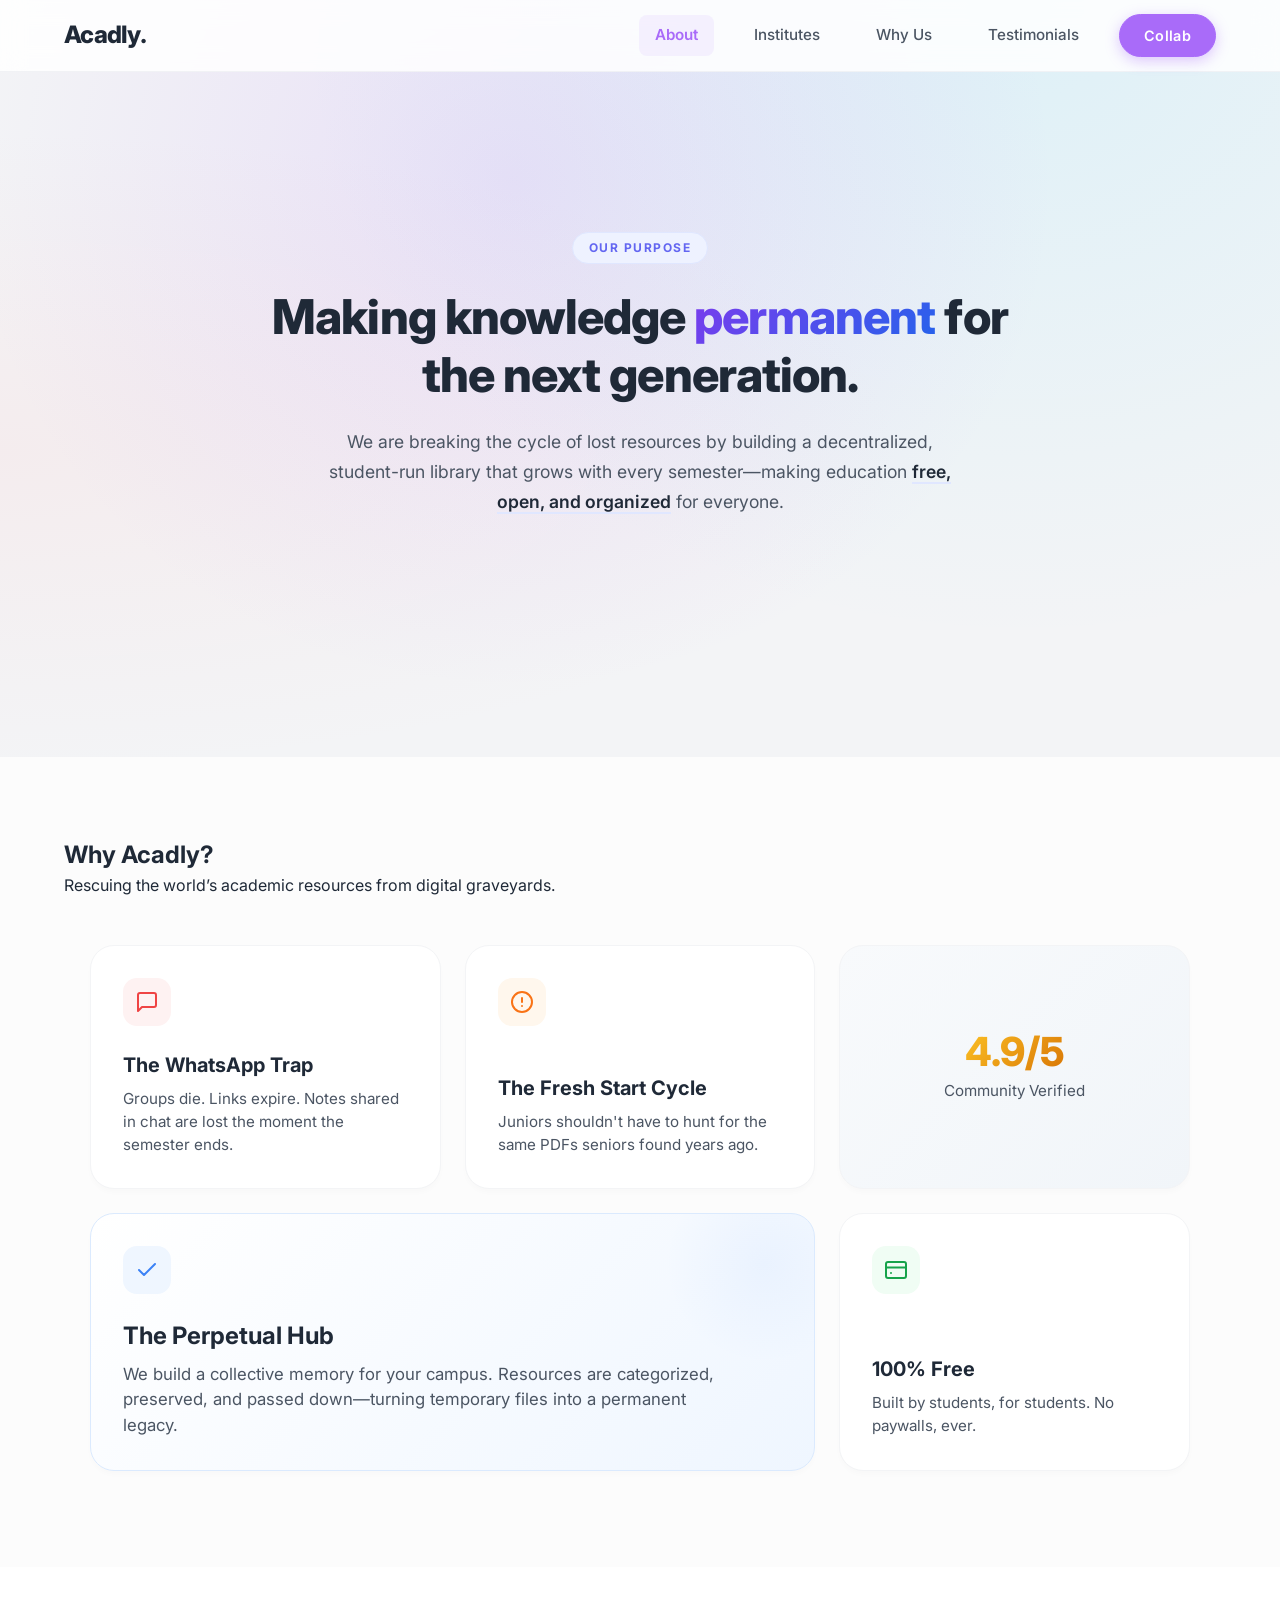
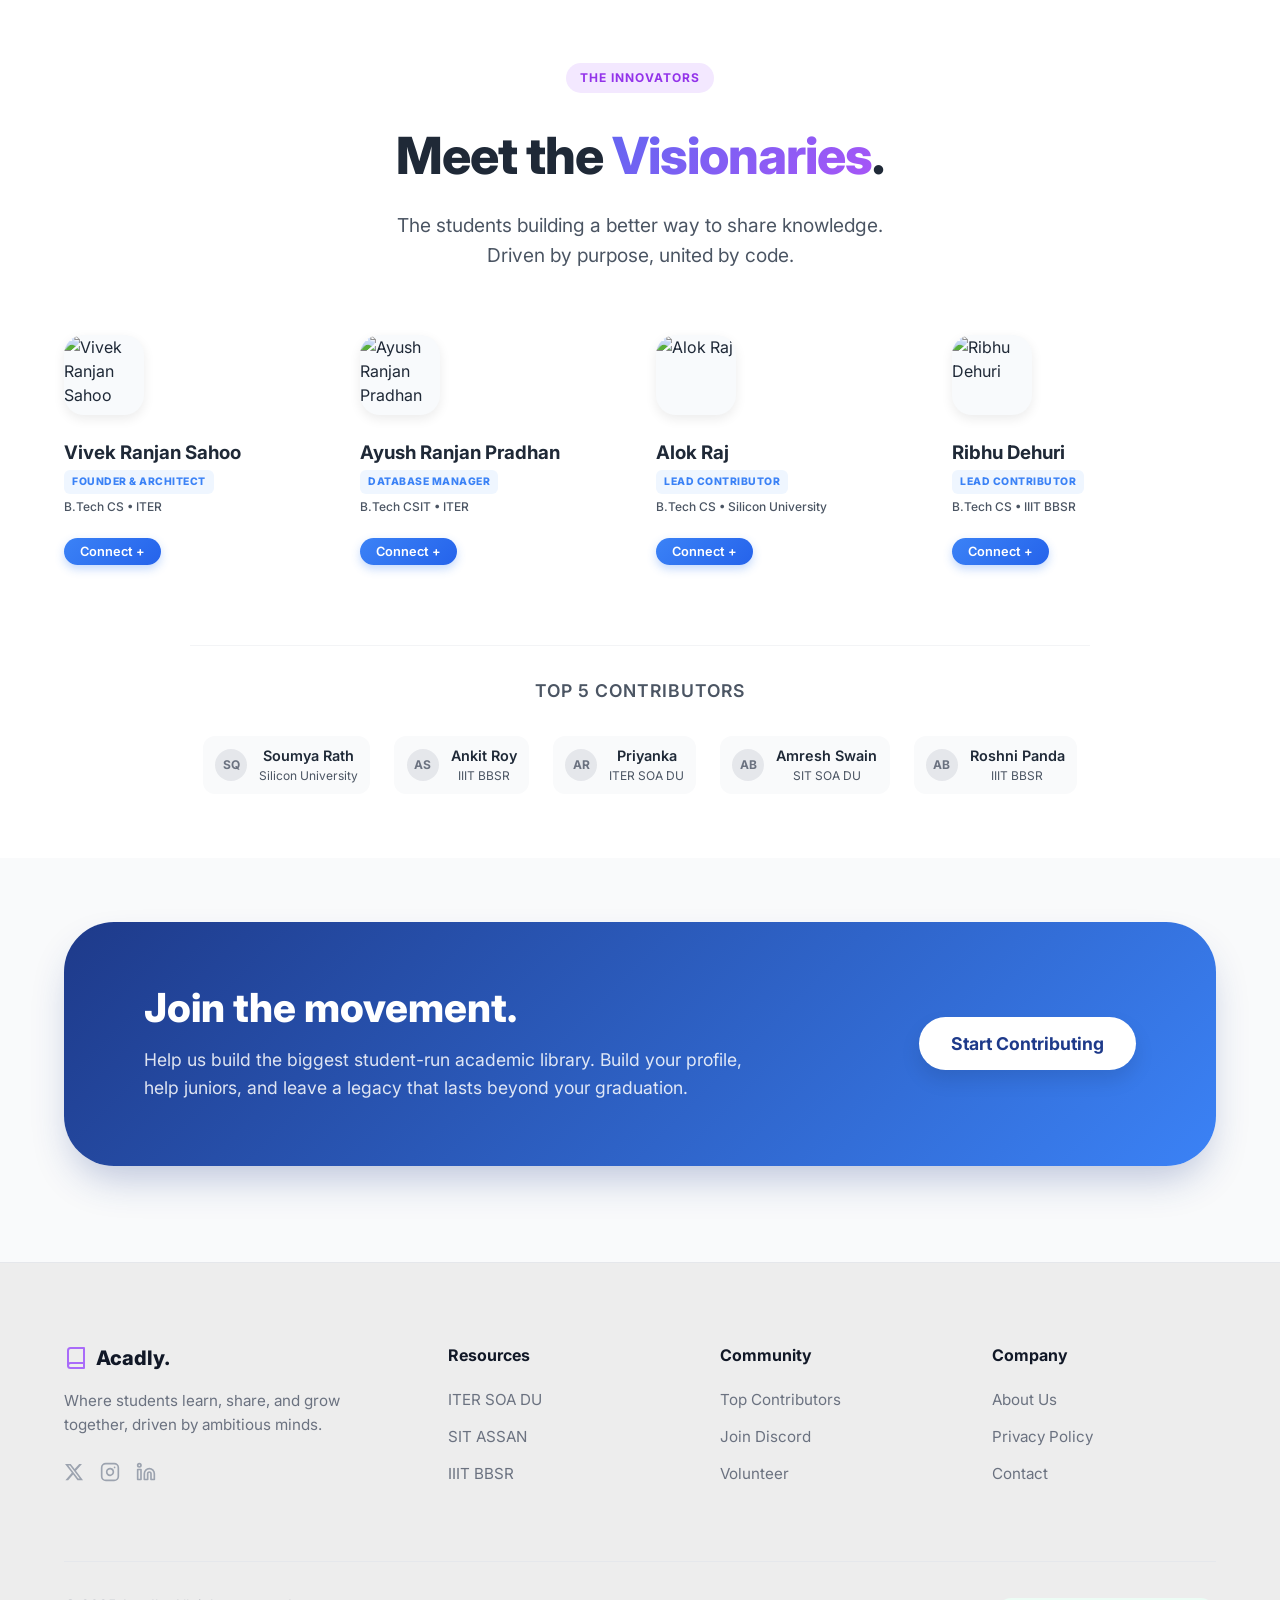
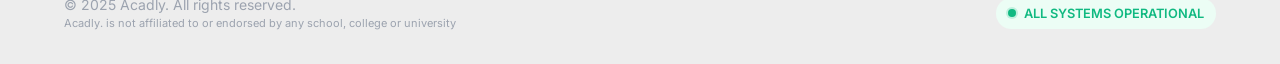
==== about.html @ 6a14bc9c "Version 2.4" ====
<!DOCTYPE html>
<html lang="en">
<head>
    <meta charset="UTF-8">
    <meta name="viewport" content="width=device-width, initial-scale=1.0">
    <title>About Us - Acadly.</title>
    <link href="https://fonts.googleapis.com/css2?family=Inter:wght@400;500;600;700;800&display=swap" rel="stylesheet">
    <link rel="stylesheet" href="style.css">
</head>
<body>

    <header class="site-header">
        <div class="header-container">
            <a href="index.html" class="logo text-logo">
                Acadly.
            </a>

            <nav class="header-nav desktop-nav">
                <a href="about.html" class="nav-link active">About</a> 
                <a href="index.html#colleges-selection" class="nav-link">Institutes</a>
                <a href="index.html#features" class="nav-link">Why Us</a>
                <a href="index.html#testimonials" class="nav-link">Testimonials</a>
                
                <div class="auth-buttons">
                    <a href="https://forms.gle/Azt8ZUcDreJrkmPq8" class="btn btn-primary">Collab</a>
                </div>
            </nav>

            <button class="mobile-menu-btn" id="mobile-menu-toggle">
                <span class="bar"></span>
                <span class="bar"></span>
                <span class="bar"></span>
            </button>
        </div>

        <div class="mobile-nav-menu" id="mobile-nav-menu">
            <a href="about.html" class="mobile-link">About</a>
            <a href="index.html#colleges-selection" class="mobile-link">Institutes</a>
            <a href="index.html#features" class="mobile-link">Why Us</a>
            <a href="index.html#testimonials" class="mobile-link">Testimonials</a>
            <div class="mobile-auth">
                <a href="https://forms.gle/Azt8ZUcDreJrkmPq8" class="btn btn-primary">Collab</a>
            </div>
        </div>
    </header>

    <main>
        <section class="mission-section">
            <div class="mission-background-glow"></div>
            <div class="container">
                <div class="mission-content">
                    <div class="mission-badge">OUR PURPOSE</div>
                    <h1 class="mission-headline">
                        Making knowledge <span class="gradient-text">permanent</span> for the next generation.
                    </h1>
                    <p class="mission-desc">
                        We are breaking the cycle of lost resources by building a decentralized, student-run library that grows with every semester—making education <span class="text-highlight">free, open, and organized</span> for everyone.
                    </p>
                </div>
            </div>
        </section>

        <section class="why-acadly-section">
            <div class="container">
                <div class="why-header">
                    <h2>Why Acadly?</h2>
                    <p class="why-subtitle">Rescuing the world’s academic resources from digital graveyards.</p>
                </div>

                <div class="bento-grid">
                    
                    <div class="bento-box b-problem-1">
                        <div class="b-icon-box p-red">
                            <svg xmlns="http://www.w3.org/2000/svg" width="24" height="24" viewBox="0 0 24 24" fill="none" stroke="currentColor" stroke-width="2" stroke-linecap="round" stroke-linejoin="round"><path d="M21 15a2 2 0 0 1-2 2H7l-4 4V5a2 2 0 0 1 2-2h14a2 2 0 0 1 2 2z"></path></svg>
                        </div>
                        <h3>The WhatsApp Trap</h3>
                        <p>Groups die. Links expire. Notes shared in chat are lost the moment the semester ends.</p>
                    </div>

                    <div class="bento-box b-problem-2">
                        <div class="b-icon-box p-orange">
                            <svg xmlns="http://www.w3.org/2000/svg" width="24" height="24" viewBox="0 0 24 24" fill="none" stroke="currentColor" stroke-width="2" stroke-linecap="round" stroke-linejoin="round"><circle cx="12" cy="12" r="10"></circle><line x1="12" y1="8" x2="12" y2="12"></line><line x1="12" y1="16" x2="12.01" y2="16"></line></svg>
                        </div>
                        <h3>The Fresh Start Cycle</h3>
                        <p>Juniors shouldn't have to hunt for the same PDFs seniors found years ago.</p>
                    </div>

                    <div class="bento-box b-feature-small">
                        <div class="b-stat">4.9/5</div>
                        <p>Community Verified</p>
                    </div>

                    <div class="bento-box b-solution-hero">
                        <div class="solution-content">
                            <div class="b-icon-box p-blue">
                                <svg xmlns="http://www.w3.org/2000/svg" width="24" height="24" viewBox="0 0 24 24" fill="none" stroke="currentColor" stroke-width="2" stroke-linecap="round" stroke-linejoin="round"><polyline points="20 6 9 17 4 12"></polyline></svg>
                            </div>
                            <h3>The Perpetual Hub</h3>
                            <p>We build a collective memory for your campus. Resources are categorized, preserved, and passed down—turning temporary files into a permanent legacy.</p>
                        </div>
                        <div class="hero-decoration-circle"></div>
                    </div>

                    <div class="bento-box b-value">
                        <div class="b-icon-box p-green">
                            <svg xmlns="http://www.w3.org/2000/svg" width="24" height="24" viewBox="0 0 24 24" fill="none" stroke="currentColor" stroke-width="2" stroke-linecap="round" stroke-linejoin="round"><rect x="2" y="4" width="20" height="16" rx="2"/><path d="M7 15h0M2 9.5h20"/></svg>
                        </div>
                        <h3>100% Free</h3>
                        <p>Built by students, for students. No paywalls, ever.</p>
                    </div>

                </div>
            </div>
        </section>

        <section id = "team" class="team-section">
            <div class="container">
                
                <div class="team-header-center">
                    <span class="team-badge">THE INNOVATORS</span>
                    <h2 class="team-heading">Meet the <span class="gradient-text">Visionaries</span>.</h2>
                    <p class="team-subtext">
                        The students building a better way to share knowledge. <br>
                        Driven by purpose, united by code.
                    </p>
                </div>

                <div class="core-team-grid" id="core-team-grid"></div>

                <div class="contributors-wrapper">
                    <h3 class="contributors-title">Top 5 Contributors</h3>
                    <div class="contributors-grid">
                        
                        <div class="contrib-card">
                            <div class="mini-avatar">SQ</div>
                            <div>
                                <h4>Soumya Rath</h4>
                                <span>Silicon University</span>
                            </div>
                        </div>

                        <div class="contrib-card">
                            <div class="mini-avatar">AS</div>
                            <div>
                                <h4>Ankit Roy</h4>
                                <span>IIIT BBSR</span>
                            </div>
                        </div>

                        <div class="contrib-card">
                            <div class="mini-avatar">AR</div>
                            <div>
                                <h4>Priyanka</h4>
                                <span>ITER SOA DU</span>
                            </div>
                        </div>

                        <div class="contrib-card">
                            <div class="mini-avatar">AB</div>
                            <div>
                                <h4>Amresh Swain</h4>
                                <span>SIT SOA DU</span>
                            </div>
                        </div>
                        <div class="contrib-card">
                            <div class="mini-avatar">AB</div>
                            <div>
                                <h4>Roshni Panda</h4>
                                <span>IIIT BBSR</span>
                            </div>
                        </div>

                    </div>
                </div>

            </div>
        </section>

        <section class="cta-highlight-section">
            <div class="container">
                <div class="cta-card">
                    <div class="cta-content-left">
                        <h2>Join the movement.</h2>
                        <p>Help us build the biggest student-run academic library. Build your profile, help juniors, and leave a legacy that lasts beyond your graduation.</p>
                    </div>
                    <div class="cta-content-right">
                        <a href="https://forms.gle/bbWV2wqrHFeoYZVv6" target="_blank">
                            <button class="cta-btn-white">
                                Start Contributing
                            </button>
                        </a>
                    </div>
                </div>
            </div>
        </section>

    </main>

    <footer class="new-site-footer">
        <div class="container">
            <div class="footer-main">
                <div class="footer-col brand-col">
                    <a href="#" class="footer-brand">
                        <svg xmlns="http://www.w3.org/2000/svg" width="24" height="24" viewBox="0 0 24 24" fill="none" stroke="currentColor" stroke-width="2" stroke-linecap="round" stroke-linejoin="round" class="brand-icon"><path d="M4 19.5A2.5 2.5 0 0 1 6.5 17H20"></path><path d="M6.5 2H20v20H6.5A2.5 2.5 0 0 1 4 19.5v-15A2.5 2.5 0 0 1 6.5 2z"></path></svg>
                        Acadly.
                    </a>
                    <p class="footer-desc">
                        Where students learn, share, and grow together, driven by ambitious minds.
                    </p>
                    <div class="social-links-row">
                        <a href="#" class="social-icon"><svg xmlns="http://www.w3.org/2000/svg" width="20" height="20" viewBox="0 0 24 24" fill="currentColor"><path d="M18.244 2.25h3.308l-7.227 8.26 8.502 11.24H16.17l-5.214-6.817L4.99 21.75H1.68l7.73-8.835L1.254 2.25H8.08l4.713 6.231zm-1.161 17.52h1.833L7.084 4.126H5.117z"/></svg></a>
                        <a href="#" class="social-icon"><svg xmlns="http://www.w3.org/2000/svg" width="20" height="20" viewBox="0 0 24 24" fill="none" stroke="currentColor" stroke-width="2" stroke-linecap="round" stroke-linejoin="round"><rect x="2" y="2" width="20" height="20" rx="5" ry="5"></rect><path d="M16 11.37A4 4 0 1 1 12.63 8 4 4 0 0 1 16 11.37z"></path><line x1="17.5" y1="6.5" x2="17.51" y2="6.5"></line></svg></a>
                        <a href="#" class="social-icon"><svg xmlns="http://www.w3.org/2000/svg" width="20" height="20" viewBox="0 0 24 24" fill="none" stroke="currentColor" stroke-width="2" stroke-linecap="round" stroke-linejoin="round"><path d="M16 8a6 6 0 0 1 6 6v7h-4v-7a2 2 0 0 0-2-2 2 2 0 0 0-2 2v7h-4v-7a6 6 0 0 1 6-6z"></path><rect x="2" y="9" width="4" height="12"></rect><circle cx="4" cy="4" r="2"></circle></svg></a>
                    </div>
                </div>

                <div class="footer-col">
                    <h4>Resources</h4>
                    <ul class="footer-links">
                        <li><a href="https://drive.google.com/drive/folders/1rZ3bB5Ozjtfv0RyxlqPw33pDS8LmiPs7?usp=drive_link">ITER SOA DU</a></li>
                        <li><a href="https://sitassanbeta.vercel.app/">SIT ASSAN</a></li>
                        <li><a href="https://drive.google.com/drive/u/0/folders/154X4RKE2JDL0VKCdlTc2LQFLKVp8aeEU">IIIT BBSR</a></li>
                    </ul>
                </div>

                <div class="footer-col">
                    <h4>Community</h4>
                    <ul class="footer-links">
                        <li><a href="about.html#team">Top Contributors</a></li>
                        <li><a href="#">Join Discord</a></li>
                        <li><a href="https://docs.google.com/forms/d/e/1FAIpQLSd43KlGQHyydctvnxwIBJHfVCsGlplVSyKVEVeaEqMGzpGHhQ/viewform">Volunteer</a></li>
                    </ul>
                </div>

                <div class="footer-col">
                    <h4>Company</h4>
                    <ul class="footer-links">
                        <li><a href="about.html">About Us</a></li>
                        <li><a href="#">Privacy Policy</a></li>
                        <li><a href="mailto:vivek.ncc19@gmail.com">Contact</a></li>

                    </ul>
                </div>
            </div>

            <div class="footer-divider"></div>

            <div class="footer-bottom">
                <div class="copyright">
                    © 2025 Acadly. All rights reserved.
                    <p style="font-size: 11px;">Acadly. is not affiliated to or endorsed by any school, college or university</p>
                </div>
                <div class="system-status">
                    <span class="status-dot"></span> ALL SYSTEMS OPERATIONAL
                </div>
            </div>
        </div>
    </footer>

    <script src="script.js"></script>
</body>
</html>
---- style.css ----
/* --- CSS Reset & Variables --- */
:root {
    --primary-blue: #a96bf9;
    --primary-dark: #8c36e7;
    --text-dark: #1f2937;
    --text-medium: #4b5563;
    --text-light: #9ca3af;
    --bg-white: #ffffff;
    --bg-off-white: #f9fafb;
    --border-color: #e5e7eb;
    
    /* Badge Colors (Light Bg + Dark Text) */
    --badge-purple-bg: #f3e8ff;
    --badge-purple-text: #9333ea;
    --badge-green-bg: #ecfdf5;
    --badge-green-text: #059669;
    --badge-orange-bg: #fff7ed;
    --badge-orange-text: #ea580c;

    --font-family: 'Inter', sans-serif;
    --container-width: 1200px;
    --header-height: 72px;
}

* {
    margin: 0;
    padding: 0;
    box-sizing: border-box;
    scroll-behavior: smooth;
}

html, body {
    font-family: var(--font-family);
    color: var(--text-dark);
    line-height: 1.5;
    
    /* --- THE DOUBLE LOCK --- */
    overflow-x: hidden;      /* Force Clip */
    width: 100%;             /* Constrain width */
    max-width: 100%;         /* Double assurance */
    position: relative;      /* Helps contain absolute children */
    margin: 0; padding: 0;   /* Reset defaults */

    /* Glassmorphism Background */
    background-color: #f3f4f6;
    background-image: 
        radial-gradient(at 40% 20%, rgba(169, 107, 249, 0.15) 0px, transparent 50%),
        radial-gradient(at 80% 0%, rgba(100, 220, 255, 0.15) 0px, transparent 50%),
        radial-gradient(at 0% 50%, rgba(255, 180, 180, 0.12) 0px, transparent 50%);
    background-attachment: fixed;
    background-size: 100% 100%;
}

a { text-decoration: none; color: inherit; }
ul { list-style: none; }
button { font-family: inherit; }

.container {
    max-width: var(--container-width);
    margin: 0 auto;
    padding: 0 1.5rem;
}

/* --- 1. Sticky Header (Modernized) --- */
.site-header {
    position: sticky;
    top: 0;
    z-index: 100;
    /* Translucent white background */
    background: rgba(255, 255, 255, 0.85);
    /* The blur magic */
    backdrop-filter: blur(12px);
    -webkit-backdrop-filter: blur(12px);
    /* Subtle border */
    border-bottom: 1px solid rgba(229, 231, 235, 0.5);
    height: var(--header-height);
    display: flex;
    align-items: center;
    transition: all 0.3s ease;
}

.header-container {
    display: flex;
    align-items: center;
    justify-content: space-between;
    width: 100%;
    max-width: var(--container-width);
    margin: 0 auto;
    padding: 0 1.5rem;
    gap: 2rem;
}

.logo img { display: block; }

/* Search Bar */
.header-search-wrapper {
    flex-grow: 1;
    max-width: 600px;
    position: relative;
}

.search-bar input {
    width: 100%;
    padding: 0.6rem 1rem 0.6rem 2.5rem;
    /* Remove visible border for cleaner look */
    border: 1px solid transparent; 
    border-radius: 50px; /* Fully rounded pill shape */
    font-size: 0.95rem;
    background: #f3f4f6; /* Light grey background */
    transition: all 0.2s ease;
}

.search-bar input:focus {
    outline: none;
    background: #ffffff;
    border-color: var(--primary-blue);
    box-shadow: 0 0 0 3px rgba(169, 107, 249, 0.15); /* Soft focus ring */
}

.search-icon {
    position: absolute;
    left: 12px;
    z-index: 2;
}

.search-bar input {
    width: 100%;
    padding: 0.75rem 1rem 0.75rem 2.5rem;
    border: 1px solid var(--border-color);
    border-radius: 8px;
    font-size: 1rem;
    background: var(--bg-off-white);
    transition: border-color 0.2s, background 0.2s;
}


/* Dropdown Results */
.search-dropdown {
    position: absolute;
    top: 100%;
    left: 0;
    width: 100%;
    background: var(--bg-white);
    border: 1px solid var(--border-color);
    border-radius: 0 0 8px 8px;
    box-shadow: 0 4px 12px rgba(0,0,0,0.1);
    z-index: 10;
    display: none; /* Hidden initially */
    max-height: 300px;
    overflow-y: auto;
}

.search-result-item {
    padding: 0.75rem 1rem;
    border-bottom: 1px solid var(--border-color);
    cursor: pointer;
    display: flex;
    align-items: center;
    gap: 10px;
}
.search-result-item:hover { background: var(--bg-off-white); }
.result-context { font-size: 0.85rem; color: var(--text-medium); }

/* Nav Links & Buttons */
.header-nav {
    display: flex;
    align-items: center;
    gap: 1.5rem;
}

.nav-link {
    font-weight: 500; /* Slightly lighter weight looks more premium */
    color: #4b5563; /* Dark Grey */
    padding: 0.6rem 1rem; /* More breathing room */
    border-radius: 8px; /* Rounded corners for hover effect */
    transition: all 0.2s ease;
    font-size: 0.95rem;
}

.nav-link:hover {
    color: var(--primary-blue);
    background: rgba(169, 107, 249, 0.08); /* Very subtle purple tint on hover */
    transform: translateY(-1px); /* Micro-interaction */
}

.nav-link.active {
    color: var(--primary-blue);
    background: rgba(169, 107, 249, 0.08);
    font-weight: 600;
}

.auth-buttons {
    display: flex;
    gap: 0.75rem;
}

/* Update global button radius */
.btn {
    padding: 0.6rem 1.5rem;
    border-radius: 50px; /* Pill Shape */
    font-weight: 600;
    font-size: 0.9rem;
    letter-spacing: 0.3px;
    cursor: pointer;
    transition: all 0.2s;
    white-space: nowrap;
}

.btn-primary {
    background: var(--primary-blue);
    color: white;
    border: 1px solid var(--primary-blue);
    /* Add a subtle shadow/glow */
    box-shadow: 0 4px 14px 0 rgba(169, 107, 249, 0.39);
}

.btn-primary:hover {
    background: var(--primary-dark);
    border-color: var(--primary-dark);
    transform: translateY(-2px); /* Lift effect */
    box-shadow: 0 6px 20px rgba(169, 107, 249, 0.23);
}

.mobile-menu-btn { display: none; background: none; border: none; font-size: 1.5rem; cursor: pointer; }

/* --- Text Logo Styling --- */
.text-logo {
    font-size: 1.5rem;       /* Large readable size */
    font-weight: 800;        /* Extra bold */
    /* color: var(--primary-blue); Use theme blue */
    text-decoration: none;
    letter-spacing: -0.03em; /* Tighter tracking for a modern logo look */
    font-family: var(--font-family);
}

.text-logo:hover {
    color: var(--primary-dark); /* Slightly darker on hover */
}

/* --- 2. Hero Section (Replicated) --- */
.hero-section {
    padding: 6rem 0 4rem;
    text-align: center;
    background: radial-gradient(circle at 50% 30%, rgba(147, 51, 234, 0.07) 0%, rgba(255, 255, 255, 0) 70%);
}

.hero-content-center {
    display: flex;
    flex-direction: column;
    align-items: center;
    max-width: 900px;
    margin: 0 auto;
}

/* Pill Tag */
.hero-tag {
    display: inline-flex;
    align-items: center;
    gap: 8px;
    background: #f5f3ff; /* Light purple bg */
    color: #7c3aed; /* Purple text */
    padding: 6px 16px;
    border-radius: 50px;
    font-size: 0.75rem;
    font-weight: 700;
    text-transform: uppercase;
    letter-spacing: 0.5px;
    margin-bottom: 1.5rem;
}

.hero-tag .dot { font-size: 1.2rem; line-height: 0; }

/* Typography */
.hero-title {
    font-size: clamp(3rem, 6vw, 5rem);
    font-weight: 800;
    line-height: 1.1;
    color: #1f2937;
    margin-bottom: 1.5rem;
    letter-spacing: -0.03em;
}

.text-gradient {
    font-style: italic;
    background: linear-gradient(135deg, #6366f1 0%, #a855f7 100%);
    -webkit-background-clip: text;
    -webkit-text-fill-color: transparent;
    padding-right: 10px; /* Prevent italic cut-off */
}

.hero-desc {
    font-size: 1.15rem;
    color: #6b7280;
    line-height: 1.6;
    max-width: 700px;
    margin-bottom: 2.5rem;
}

/* Buttons */
.hero-buttons {
    display: flex;
    gap: 1rem;
    margin-bottom: 5rem;
}

.btn-hero-primary {
    background: linear-gradient(135deg, #6366f1 0%, #8b5cf6 100%);
    color: white;
    padding: 1rem 2rem;
    border-radius: 12px;
    font-weight: 600;
    font-size: 1rem;
    border: none;
    cursor: pointer;
    box-shadow: 0 10px 20px -10px rgba(99, 102, 241, 0.5);
    transition: transform 0.2s, box-shadow 0.2s;
    display: flex;
    align-items: center;
    gap: 8px;
}

.btn-hero-primary:hover {
    transform: translateY(-2px);
    box-shadow: 0 15px 25px -10px rgba(99, 102, 241, 0.6);
}

.btn-hero-secondary {
    background: white;
    color: #1f2937;
    padding: 1rem 2rem;
    border-radius: 12px;
    font-weight: 600;
    font-size: 1rem;
    border: 1px solid #e5e7eb;
    cursor: pointer;
    transition: background 0.2s;
}

.btn-hero-secondary:hover { background: #f9fafb; }

/* Quick Access Marquee/Carousel */
.marquee-container {
    width: 100vw; /* Full viewport width */
    max-width: 130%;
    overflow: hidden; /* Hide elements as they move offscreen */
    mask-image: linear-gradient(to right, transparent, black 10%, black 90%, transparent); /* Fade effect on edges */
    -webkit-mask-image: linear-gradient(to right, transparent, black 10%, black 90%, transparent);
    padding: 1rem 0;
}

.marquee-track {
    display: flex;
    gap: 2rem;
    width: max-content; /* Ensure track is wide enough for all items in a row */
    /* Adjust time (30s) to change speed */
    animation: marquee-scroll 30s linear infinite;
}

.marquee-track:hover {
    animation-play-state: paused; /* Optional: Pause on hover */
}

@keyframes marquee-scroll {
    0% { transform: translateX(0); }
    100% { transform: translateX(calc(-50% - 1rem)); } /* Move left by 50% of total width + half gap */
}
@media (max-width: 768px) {
    /* 1. HERO MARQUEE (Lectures, PYQs): Force Animation ON */
    .marquee-container .marquee-track {
        display: flex;
        gap: 2rem;
        width: max-content;
        /* Speed up slightly for mobile (20s instead of 30s) */
        animation: marquee-scroll 20s linear infinite !important; 
    }

    /* 2. TESTIMONIALS MARQUEE: Force Animation OFF (JS handles this) */
    .marquee-wrapper .marquee-track {
        animation: none !important;
        width: max-content;
        display: flex;
        gap: 1.5rem;
    }

    /* Keep the wrapper scrollable for Testimonials */
    .marquee-wrapper {
        overflow-x: auto;
        scroll-behavior: auto;
        -webkit-overflow-scrolling: touch;
        scrollbar-width: none;
        -ms-overflow-style: none;
    }
}
/* Ensure quick-card doesn't wrap and has consistent styling */
.quick-card {
    flex-shrink: 0;
    white-space: nowrap;
    /* Keep existing styles below */
    background: white;
    padding: 1rem 2rem;
    border-radius: 16px;
    box-shadow: 0 10px 30px -5px rgba(0, 0, 0, 0.05);
    font-weight: 700;
    color: #6366f1;
    display: flex;
    align-items: center;
    gap: 10px;
    border: 1px solid white;
}

.quick-card {
    background: white;
    padding: 1rem 2rem;
    border-radius: 16px;
    box-shadow: 0 10px 30px -5px rgba(0, 0, 0, 0.05);
    font-weight: 700;
    color: #6366f1; /* Icon color */
    display: flex;
    align-items: center;
    gap: 10px;
    min-width: 160px;
    justify-content: center;
    border: 1px solid white; /* For smooth rendering */
}

/* Override existing responsive tweak if necessary */
@media (max-width: 768px) {
    .hero-title { font-size: 2.5rem; }
    .hero-buttons { flex-direction: column; width: 100%; }
    .btn-hero-primary, .btn-hero-secondary { width: 100%; justify-content: center; }
}


/* Simplified background for code - would use SVGs in production */
.hero-background-shapes {
    position: absolute;
    top: 0; right: 0;
    width: 50%; height: 100%;
    background: radial-gradient(circle at center, rgba(0, 165, 247, 0.1) 0%, transparent 70%);
    z-index: -1;
    transform: translate(20%, -20%);
}

.hero-content h1 {
    font-size: clamp(2.5rem, 5vw, 4rem);
    font-weight: 800;
    line-height: 1.1;
    margin-bottom: 1rem;
    max-width: 600px;
}

.hero-content p {
    font-size: 1.25rem;
    color: var(--text-medium);
    max-width: 500px;
}

/* --- Stats Section Layout --- */
.stats-section {
    padding: 4rem 1.5rem;
    background: #f6f6f6;
    overflow: hidden;
}

.stats-container {
    max-width: 1200px;
    margin: 0 auto;
}

.stats-header {
    text-align: center;
    margin-bottom: 3rem;
}

.stats-header h2 {
    font-size: 2.5rem;
    font-weight: 800;
    color: #0f172a;
    margin-bottom: 1rem;
}

.stats-header p {
    color: #64748b;
    font-size: 1.1rem;
}

/* --- THE BOXES (Shared Style) --- */
.stat-box {
    background: #ffffff;
    border: 1px solid #e2e8f0;
    border-radius: 24px; /* Rounded corners */
    padding: 2rem;
    text-align: center;
    box-shadow: 0 10px 30px rgba(0, 0, 0, 0.05); /* Soft shadow */
    transition: transform 0.3s ease;
    min-width: 220px;
}

.stat-box:hover {
    transform: translateY(-5px);
    box-shadow: 0 15px 35px rgba(0, 0, 0, 0.1);
}

.stat-box h3 {
    font-size: 3.5rem;
    font-weight: 800;
    margin: 0 0 0.5rem 0;
    color: #0f172a;
}

.stat-label {
    display: flex;
    align-items: center;
    justify-content: center;
    gap: 8px;
    color: #64748b;
    font-weight: 500;
    margin-bottom: 1.5rem;
}
/* --- Fix Stats Icons --- */
.stat-label svg {
    width: 20px;
    height: 20px;
    stroke-width: 2px;
    /* color: var(--primary-blue); */
    margin-top: -2px; /* Visual alignment correction */
}

/* Badges */
.stat-badge {
    display: inline-block;
    padding: 8px 16px;
    border-radius: 50px;
    font-weight: 700;
    font-size: 0.9rem;
}
.badge-purple { background: #f3e8ff; color: #9333ea; }
.badge-green { background: #dcfce7; color: #16a34a; }
.badge-orange { background: #ffedd5; color: #ea580c; }

/* --- DESKTOP VIEW --- */
.desktop-stats {
    display: flex;
    justify-content: center; /* Centered */
}

.stats-grid {
    display: flex;
    gap: 2rem;
    flex-wrap: wrap;
    justify-content: center;
}

/* --- MOBILE VIEW (Sliding Logic) --- */
.mobile-stats {
    display: none; /* Hidden on Desktop */
    flex-direction: column;
    align-items: center;
    padding-bottom: 2rem;
    width: 100%;
}

/* The "Window" that hides the overflow */
.carousel-window {
    width: 100%;
    max-width: 350px; /* Limits card width */
    overflow: hidden; /* Hides the slides sitting off-screen */
}

/* The Moving Belt */
.stats-track {
    display: flex; /* Lines slides up horizontally */
    transition: transform 0.5s ease-in-out; /* Smooth sliding animation */
    width: 100%;
}

/* Individual Slide */
.stat-slide {
    min-width: 100%; /* Each slide takes full width of the window */
    display: flex;
    justify-content: center;
    padding: 10px; /* Space for shadow */
    box-sizing: border-box;
}

.mobile-box {
    width: 100%;
}

/* --- Carousel Dots Styling --- */
.carousel-dots {
    display: flex;
    gap: 12px;
    margin-top: 1.5rem;
    justify-content: center;
    position: relative;
    z-index: 10; /* Ensure dots sit on top of everything */
}

.dot {
    width: 10px; 
    height: 10px;
    /* Change from light gray to a semi-transparent dark shade for Glassmorphism */
    background: rgba(0, 0, 0, 0.2); 
    border: 1px solid rgba(255, 255, 255, 0.4); /* Subtle border to pop against any bg */
    border-radius: 50%;
    transition: all 0.3s cubic-bezier(0.25, 0.8, 0.25, 1);
    cursor: pointer;
}

/* Active States - Added Box Shadows for Glow */
.dot.active.purple { 
    background: #9333ea !important; 
    border-color: #9333ea;
    transform: scale(1.4); 
    box-shadow: 0 0 10px rgba(147, 51, 234, 0.4);
}

.dot.active.green { 
    background: #16a34a !important; 
    border-color: #16a34a;
    transform: scale(1.4); 
    box-shadow: 0 0 10px rgba(22, 163, 74, 0.4);
}

.dot.active.orange { 
    background: #ea580c !important; 
    border-color: #ea580c;
    transform: scale(1.4); 
    box-shadow: 0 0 10px rgba(234, 88, 12, 0.4);
}
/* --- RESPONSIVE BREAKPOINT --- */
@media (max-width: 768px) {
    .desktop-stats { display: none; }
    .mobile-stats { display: flex; }
}
/* --- Mobile: Force 2 Columns in Hub --- */
@media (max-width: 768px) {
    
    /* 1. Force the container to have 2 equal columns */
    .semester-grid {
        display: grid !important;
        grid-template-columns: 1fr 1fr !important; /* Exact 50/50 split */
        gap: 10px !important; /* Smaller gap for mobile */
    }

    /* 2. CRITICAL: Allow cards to shrink below their desktop size */
    .grid-card {
        min-width: 0 !important; /* Override the 280px limit */
        width: 100% !important;
        padding: 1rem 0.5rem !important; /* Reduce padding to save space */
        
        /* Stack content vertically */
        flex-direction: column !important; 
        align-items: center !important;
        text-align: center !important;
        justify-content: center !important;
    }

    /* 3. Adjust icon and text sizes for the smaller cards */
    .card-icon {
        font-size: 1.8rem !important;
        margin-bottom: 0.5rem !important;
    }

    .card-title {
        font-size: 0.9rem !important;
        line-height: 1.2 !important;
        white-space: normal !important; /* Allow text to wrap */
    }

    .card-subtitle {
        font-size: 0.75rem !important;
    }
}

/* --- 3. Featured Colleges Section --- */
.colleges-selection-section {
    padding: 4rem 0 6rem;
    background: #fcfcfd; /* Very slight off-white background */
}

.colleges-header-wrapper {
    display: flex;
    justify-content: space-between;
    align-items: flex-end;
    margin-bottom: 3rem;
    flex-wrap: wrap;
    gap: 2rem;
}

.colleges-header-text h2 {
    font-size: 2.25rem;
    font-weight: 800;
    color: var(--text-dark);
    margin-bottom: 0.5rem;
}

.colleges-header-text p {
    color: var(--text-medium);
    font-size: 1.1rem;
}

.college-search-bar {
    position: relative;
    width: 100%;
    max-width: 350px;
}

.college-search-bar input {
    width: 100%;
    padding: 0.85rem 1.5rem;
    padding-right: 3rem;
    border: 1px solid var(--border-color);
    border-radius: 50px; /* Fully rounded */
    font-size: 1rem;
    background: var(--bg-white);
    outline: none;
}

.college-search-bar svg {
    position: absolute;
    right: 15px;
    top: 50%;
    transform: translateY(-50%);
    color: var(--text-light);
}

/* Grid and Cards */
.featured-colleges-grid {
    display: grid;
    grid-template-columns: repeat(auto-fit, minmax(260px, 1fr));
    gap: 2rem;
}

.college-feature-card {
    background: var(--bg-white);
    border: 1px solid #f0f0f5;
    border-radius: 20px;
    padding: 2rem;
    display: flex;
    flex-direction: column;
    align-items: flex-start;
    transition: transform 0.2s, box-shadow 0.2s;
}

.college-feature-card:hover {
    transform: translateY(-5px);
    box-shadow: 0 15px 30px -10px rgba(0, 0, 0, 0.08);
    border-color: transparent;
}

/* Icon Boxes */
.c-icon-box {
    width: 56px;
    height: 56px;
    border-radius: 16px;
    display: flex;
    align-items: center;
    justify-content: center;
    margin-bottom: 1.5rem;
}

.c-icon-box svg { width: 28px; height: 28px; }

/* Specific colors from image */
.c-blue { background: #eef2ff; color: #6366f1; }
.c-purple { background: #f5f3ff; color: #a855f7; }
.c-pink { background: #fdf2f8; color: #ec4899; }
.c-teal { background: #f0fdfa; color: #14b8a6; }

.college-feature-card h3 {
    font-size: 1.25rem;
    font-weight: 800;
    margin-bottom: 0.75rem;
    color: #1f2937;
}

.c-desc {
    color: var(--text-medium);
    font-size: 0.95rem;
    line-height: 1.5;
    margin-bottom: 1.5rem;
    flex-grow: 1; /* Ensures buttons align at bottom */
}

.c-stats {
    display: flex;
    gap: 1.5rem;
    margin-bottom: 1.5rem;
    font-size: 0.9rem;
    color: var(--text-medium);
    font-weight: 600;
}

.c-explore-btn {
    width: 100%;
    padding: 0.85rem;
    background: #f3f4f6;
    color: #374151;
    border: none;
    border-radius: 12px;
    font-weight: 700;
    font-size: 0.95rem;
    cursor: pointer;
    transition: background 0.2s;
}

.c-explore-btn:hover {
    background: #e5e7eb;
}

/* Responsive adjustments */
@media (max-width: 768px) {
    .colleges-header-wrapper {
        flex-direction: column;
        align-items: flex-start;
    }
    .college-search-bar {
        max-width: 100%;
    }
}
/* --- 4. Main Content Hub --- */
.hub-section { padding: 2rem 0 4rem; }

.hub-tabs {
    display: flex;
    border-bottom: 2px solid var(--border-color);
    margin-bottom: 2rem;
}

.tab-btn {
    background: none;
    border: none;
    padding: 1rem 1.5rem;
    font-size: 1.1rem;
    font-weight: 600;
    color: var(--text-medium);
    cursor: pointer;
    position: relative;
    transition: color 0.3s;
}

.tab-btn.active {
    color: var(--primary-blue);
}

.tab-btn.active::after {
    content: '';
    position: absolute;
    bottom: -2px;
    left: 0;
    width: 100%;
    height: 3px;
    background: var(--primary-blue);
}

/* Breadcrumbs */
.breadcrumbs {
    margin-bottom: 1.5rem;
    font-size: 0.95rem;
    color: var(--text-medium);
}
.breadcrumbs span.link { cursor: pointer; color: var(--primary-blue); }
.breadcrumbs span.link:hover { text-decoration: underline; }

/* Content Grid */
.content-grid {
    display: grid;
    grid-template-columns: repeat(auto-fill, minmax(280px, 1fr));
    gap: 1.5rem;
}

.grid-card {
    background: var(--bg-white);
    border: 1px solid var(--border-color);
    border-radius: 12px;
    padding: 1.5rem;
    cursor: pointer;
    transition: border-color 0.2s, box-shadow 0.2s;
    display: flex;
    align-items: center;
    gap: 1rem;
}

.grid-card:hover {
    border-color: var(--primary-blue);
    box-shadow: 0 4px 12px rgba(0, 165, 247, 0.1);
}

.card-icon { font-size: 2rem; }
.card-title { font-weight: 600; font-size: 1.1rem; }
.card-subtitle { font-size: 0.9rem; color: var(--text-medium); }

/* --- 4. Features Section (New Layout) --- */
.features-section {
    padding: 6rem 0;
    background: #f6f6f6; /* Keep the light gray background */
}

/* Centered Header */
.features-header {
    text-align: center;
    max-width: 700px;
    margin: 0 auto 4rem; /* Center horizontally, margin bottom */
}

.features-header h2 {
    font-size: 2.5rem;
    font-weight: 800;
    color: var(--text-dark);
    margin-bottom: 1rem;
    letter-spacing: -0.02em;
}

.features-header p {
    font-size: 1.15rem;
    color: var(--text-medium);
    line-height: 1.6;
}

/* Grid Layout */
.features-grid {
    display: grid;
    /* Create 3 columns on large screens, wrap automatically on smaller ones */
    grid-template-columns: repeat(auto-fit, minmax(320px, 1fr));
    gap: 2rem;
}

/* Feature Card */
.feature-card {
    background: var(--bg-white);
    padding: 2rem;
    border-radius: 20px;
    display: flex; /* Align icon and text side-by-side */
    align-items: flex-start;
    gap: 1.5rem;
    box-shadow: 0 10px 30px -10px rgba(0, 0, 0, 0.05);
    border: 1px solid rgba(255, 255, 255, 0.5); /* Subtle border for definition */
    transition: transform 0.2s, box-shadow 0.2s;
}

.feature-card:hover {
    transform: translateY(-5px);
    box-shadow: 0 15px 35px -10px rgba(0, 0, 0, 0.08);
}

/* Icon Boxes */
.f-icon-box {
    width: 54px;
    height: 54px;
    border-radius: 14px;
    display: flex;
    align-items: center;
    justify-content: center;
    flex-shrink: 0; /* Prevent icon from squishing */
}

.f-icon-box svg {
    width: 26px;
    height: 26px;
}

/* Specific color themes for icons */
.f-purple { background: #f5f3ff; color: #8b5cf6; }
.f-pink { background: #fdf2f8; color: #ec4899; }
.f-teal { background: #f0fdfa; color: #14b8a6; }

/* Card Text */
.f-card-text h3 {
    font-size: 1.25rem;
    font-weight: 700;
    color: var(--text-dark);
    margin-bottom: 0.75rem;
}

.f-card-text p {
    font-size: 1rem;
    color: var(--text-medium);
    line-height: 1.5;
}

/* Responsive Adjustments */
@media (max-width: 768px) {
    .features-header h2 {
        font-size: 2rem;
    }
    /* The grid-template-columns will automatically handle stacking on mobile */
}

/* --- Mobile View: Limit Colleges & See All Button --- */
.see-all-container {
    display: none; /* Hidden on desktop */
    text-align: center;
    margin-top: 2rem;
}

.see-all-btn {
    background: transparent;
    border: 2px solid var(--primary-blue);
    color: var(--primary-blue);
    padding: 0.75rem 2rem;
    border-radius: 50px;
    font-weight: 600;
    cursor: pointer;
    transition: all 0.2s;
}

.see-all-btn:hover {
    background: var(--primary-blue);
    color: white;
}

/* Mobile specific logic */
@media (max-width: 768px) {
    /* Hide the 3rd, 4th, etc. college cards by default */
    .featured-colleges-grid .college-feature-card:nth-child(n+3) {
        display: none;
    }

    /* When the grid has 'expanded' class, show everything */
    .featured-colleges-grid.expanded .college-feature-card:nth-child(n+3) {
        display: flex; /* Restore display */
    }

    /* Show the button on mobile */
    .see-all-container {
        display: block;
    }
    
    /* Hide button when expanded */
    .featured-colleges-grid.expanded + .see-all-container {
        display: none;
    }
}

/* --- College Search Dropdown Styles --- */
.college-search-container {
    position: relative;
    width: 100%;
    max-width: 350px;
}

.college-results-dropdown {
    position: absolute;
    top: 100%;
    left: 0;
    width: 100%;
    background: white;
    border: 1px solid var(--border-color);
    border-radius: 12px;
    box-shadow: 0 10px 25px rgba(0,0,0,0.1);
    max-height: 300px;
    overflow-y: auto;
    z-index: 50;
    display: none; /* Hidden initially */
    margin-top: 8px;
}

.college-result-item {
    padding: 1rem;
    border-bottom: 1px solid #f3f4f6;
    cursor: pointer;
    transition: background 0.2s;
    text-align: left;
}

.college-result-item:hover {
    background: #f9fafb;
}

.college-result-item h4 {
    font-size: 0.95rem;
    color: var(--text-dark);
    margin-bottom: 4px;
    font-weight: 600;
}

.college-result-item p {
    font-size: 0.8rem;
    color: var(--text-medium);
    margin: 0;
}

.college-result-tag {
    display: inline-block;
    font-size: 0.7rem;
    background: #eef2ff;
    color: var(--primary-blue);
    padding: 2px 6px;
    border-radius: 4px;
    margin-right: 6px;
}

/* --- Testimonials Section --- */
.testimonials-section {
    padding: 6rem 0;
    background-color: var(--bg-white);
}

/* Top Layer: Header & Ratings */
.testimonials-header {
    display: flex;
    justify-content: space-between;
    align-items: flex-end;
    margin-bottom: 4rem;
    flex-wrap: wrap;
    gap: 2rem;
}

.t-header-left {
    max-width: 600px;
}

.t-header-left h2 {
    font-size: 2.5rem;
    font-weight: 800;
    color: #111827; /* Darker black for contrast */
    margin-bottom: 1rem;
    letter-spacing: -0.02em;
}

.t-header-left p {
    font-size: 1.125rem;
    color: var(--text-medium);
    line-height: 1.6;
}

/* Right Side Rating Group */
.t-header-right {
    display: flex;
    align-items: center;
    gap: 1rem;
}

.avatar-group {
    display: flex;
}

.avatar-circle {
    width: 48px;
    height: 48px;
    border-radius: 50%;
    border: 3px solid #fff; /* White border to separate overlapping circles */
    margin-left: -15px; /* Creates the overlap effect */
    background-color: #cbd5e1; /* Fallback gray */
}

/* Assign different colors to the header circles for visual interest */
.avatar-circle:nth-child(1) { background-color: #d1d5db; z-index: 3; margin-left: 0; }
.avatar-circle:nth-child(2) { background-color: #94a3b8; z-index: 2; }
.avatar-circle:nth-child(3) { background-color: #64748b; z-index: 1; }

.rating-text {
    font-weight: 600;
    color: var(--text-dark);
}

/* --- Infinite Testimonials Section --- */
.testimonials-section {
    padding: 5rem 0;
    overflow: hidden; /* Hides the scrollbar */
    background: linear-gradient(to bottom, #ffffff, #f8fafc);
}

.marquee-wrapper {
    position: relative;
    width: 100%;
    overflow: hidden;
    /* Fades the edges so cards appear to fade in/out */
    mask-image: linear-gradient(to right, transparent, black 10%, black 90%, transparent);
    -webkit-mask-image: linear-gradient(to right, transparent, black 10%, black 90%, transparent);
}

.marquee-track {
    display: flex;
    gap: 2rem; /* Space between cards */
    width: max-content; /* Ensure track is wide enough */
    animation: scroll-left 40s linear infinite; /* The Movement Logic */
}

/* Pause animation on hover for readability */
.marquee-track:hover {
    animation-play-state: paused;
}

@keyframes scroll-left {
    0% { transform: translateX(0); }
    100% { transform: translateX(-50%); } /* Moves exactly half way (one full set) */
}

/* --- Card Styling (Glassmorphism) --- */
.testimonial-card {
    min-width: 350px; /* Fixed width prevents squishing */
    max-width: 350px;
    background: rgba(255, 255, 255, 0.8);
    backdrop-filter: blur(12px);
    border: 1px solid rgba(255, 255, 255, 0.6);
    padding: 2rem;
    border-radius: 24px;
    box-shadow: 0 4px 20px rgba(0, 0, 0, 0.05);
    display: flex;
    flex-direction: column;
    justify-content: space-between;
}

.testimonial-card p {
    font-size: 1rem;
    color: var(--text-main);
    line-height: 1.6;
    margin-bottom: 1.5rem;
    font-style: italic;
}

.quote-icon {
    font-size: 3rem;
    color: #e2e8f0;
    line-height: 1;
    margin-bottom: -1rem;
    font-family: serif;
}

/* --- Mobile: Enable Manual Scroll for Testimonials --- */
@media (max-width: 768px) {
    /* Disable the CSS animation */
    .marquee-track {
        animation: none !important;
        width: max-content; /* Ensure it doesn't squish */
        display: flex;
        gap: 1.5rem;
    }
    
    /* Allow horizontal scrolling on the wrapper */
    .marquee-wrapper {
        overflow-x: auto;
        scroll-behavior: auto; /* Important for JS smoothness */
        -webkit-overflow-scrolling: touch;
        
        /* Hide Scrollbar */
        scrollbar-width: none; 
        -ms-overflow-style: none;
    }
    
    .marquee-wrapper::-webkit-scrollbar { 
        display: none; 
    }
}

/* User Info & Avatar */
.user-info {
    display: flex;
    align-items: center;
    gap: 1rem;
}

.user-info h4 {
    font-size: 0.95rem;
    font-weight: 700;
    margin: 0;
    color: var(--text-main);
}

.user-info span {
    font-size: 0.8rem;
    color: var(--text-muted);
}

.avatar {
    width: 40px;
    height: 40px;
    border-radius: 50%;
    display: flex;
    align-items: center;
    justify-content: center;
    font-weight: 700;
    font-size: 0.9rem;
    color: white;
}

/* Avatar Colors */
.avatar.purple { background: linear-gradient(135deg, #a855f7, #9333ea); }
.avatar.pink { background: linear-gradient(135deg, #ec4899, #db2777); }
.avatar.orange { background: linear-gradient(135deg, #f97316, #ea580c); }
.avatar.blue { background: linear-gradient(135deg, #3b82f6, #2563eb); }

/* --- Mobile Adjustments --- */
@media (max-width: 768px) {
    .marquee-track {
        animation-duration: 30s; /* Faster scroll on mobile */
    }
    .testimonial-card {
        min-width: 280px; /* Smaller cards on mobile */
        max-width: 280px;
        padding: 1.5rem;
    }
}
/* --- New CTA Highlight Section --- */
.cta-highlight-section {
    padding: 4rem 0 6rem; /* Spacing around the block */
    background: var(--bg-off-white);
}

.cta-card {
    background: linear-gradient(135deg, #1e3a8a 0%, #3b82f6 100%); /* Navy to Blue gradient */
    border-radius: 50px; /* Big rounded pill shape */
    padding: 4rem 5rem;
    display: flex;
    align-items: center;
    justify-content: space-between;
    gap: 3rem;
    box-shadow: 0 20px 40px -10px rgba(30, 58, 138, 0.3);
    color: white;
    position: relative;
    overflow: hidden;
}

.cta-content-left {
    max-width: 600px;
}

.cta-content-left h2 {
    font-size: 2.5rem;
    font-weight: 800;
    margin-bottom: 1rem;
    color: #ffffff;
    line-height: 1.1;
}

.cta-content-left p {
    font-size: 1.1rem;
    color: rgba(255, 255, 255, 0.85); /* Muted white */
    line-height: 1.6;
}

.cta-content-right {
    flex-shrink: 0;
}

.cta-btn-white {
    background: #ffffff;
    color: #1e3a8a; /* Dark blue text */
    padding: 1rem 2rem;
    border-radius: 50px;
    border: none;
    font-size: 1.1rem;
    font-weight: 700;
    cursor: pointer;
    display: flex;
    align-items: center;
    gap: 10px;
    box-shadow: 0 10px 20px rgba(0,0,0,0.1);
    transition: transform 0.2s, box-shadow 0.2s;
}

.cta-btn-white:hover {
    transform: translateY(-3px);
    box-shadow: 0 15px 30px rgba(0,0,0,0.15);
}

/* Responsive adjustment for CTA */
@media (max-width: 900px) {
    .cta-card {
        flex-direction: column;
        text-align: center;
        padding: 3rem 2rem;
        border-radius: 30px;
    }
    .cta-content-left p { margin-bottom: 2rem; }
}


/* --- New Footer Section --- */
.new-site-footer {
    background: #ededed; /* Very light grey background */
    padding: 5rem 0 2rem;
    border-top: 1px solid #e5e7eb;
    color: #1f2937;
}

.footer-main {
    display: flex;
    justify-content: space-between;
    flex-wrap: wrap;
    gap: 3rem;
    margin-bottom: 4rem;
}

/* Footer Columns */
.footer-col {
    flex: 1;
    min-width: 160px;
}

.brand-col {
    flex: 1.5; /* Give brand column slightly more space */
    max-width: 350px;
}

/* Brand Styles */
.footer-brand {
    display: flex;
    align-items: center;
    gap: 8px;
    font-size: 1.25rem;
    font-weight: 800;
    color: #111827;
    margin-bottom: 1rem;
    text-decoration: none;
}

.footer-brand svg {
    color: var(--primary-blue);
}

.footer-desc {
    font-size: 0.95rem;
    color: #6b7280;
    line-height: 1.6;
    margin-bottom: 1.5rem;
}

.social-icon {
    display: inline-flex;
    color: #9ca3af;
    transition: color 0.2s;
}

.social-icon:hover {
    color: #111827;
}

/* Link Columns */
.footer-col h4 {
    font-size: 1rem;
    font-weight: 700;
    color: #111827;
    margin-bottom: 1.25rem;
}

.footer-links {
    list-style: none;
}

.footer-links li {
    margin-bottom: 0.75rem;
}

.footer-links a {
    color: #6b7280; /* Muted text */
    font-size: 0.95rem;
    transition: color 0.2s;
}

.footer-links a:hover {
    color: var(--primary-blue);
}

/* Divider & Bottom Bar */
.footer-divider {
    height: 1px;
    background: #e5e7eb;
    margin-bottom: 2rem;
}

.footer-bottom {
    display: flex;
    justify-content: space-between;
    align-items: center;
    flex-wrap: wrap;
    gap: 1rem;
    font-size: 0.875rem;
}

.copyright {
    color: #9ca3af;
}

.system-status {
    display: flex;
    align-items: center;
    gap: 8px;
    color: #10b981; /* Green text */
    font-weight: 600;
    font-size: 0.8rem;
    background: #ecfdf5; /* Light green pill bg */
    padding: 6px 12px;
    border-radius: 20px;
}

.status-dot {
    width: 8px;
    height: 8px;
    background-color: #10b981;
    border-radius: 50%;
    display: block;
    box-shadow: 0 0 0 2px rgba(16, 185, 129, 0.2); /* Pulse effect ring */
}

/* --- Compact Mobile Footer (Grid Layout) --- */
@media (max-width: 768px) {
    .footer-main {
        display: grid;
        grid-template-columns: 1fr 1fr; /* Create 2 equal columns */
        gap: 2rem 1rem; /* 2rem vertical gap, 1rem horizontal gap */
    }

    /* Make the Brand/Logo section span the full width */
    .brand-col {
        grid-column: 1 / -1; 
        text-align: center; /* Center align brand info for balance */
        border-bottom: 1px solid #f3f4f6;
        padding-bottom: 2rem;
        margin-bottom: 0.5rem;
    }

    /* Center the social icons in the brand section */
    .social-links-row {
        justify-content: center;
    }

    /* Adjust headings for mobile */
    .footer-col h4 {
        font-size: 0.95rem;
        margin-bottom: 1rem;
    }

    /* Adjust links for touch targets */
    .footer-links li {
        margin-bottom: 0.6rem;
    }
    
    .footer-bottom {
        flex-direction: column;
        text-align: center;
        gap: 1.5rem;
    }
}

/* --- Mobile Responsiveness --- */
@media (max-width: 960px) {
    .header-search-wrapper { max-width: 400px; }
    .auth-buttons { display: none; } /* Hide on smaller tablets */
    .mobile-menu-btn { display: block; }
    .hero-background-shapes { display: none; }
    .app-cta-container { flex-direction: column; text-align: center; }
    .app-cta-image img { transform: translateY(0); margin-top: 2rem; max-height: 400px; }
}

@media (max-width: 768px) {
    .header-container { padding: 0 1rem; gap: 1rem; }
    .header-search-wrapper { display: none; } /* Hide search in header on mobile */
    .nav-link { display: none; }
    .hero-content h1 { font-size: 2.5rem; }
    .stats-grid { gap: 2rem; }
    .stat-item h3 { font-size: 2.5rem; }
}

/* --- Semester View Styling --- */
.semester-view-section {
    padding: 3rem 0 6rem;
    min-height: 80vh;
    background: linear-gradient(to bottom, #f3f4f6, #e5e7eb); /* Soft grey gradient */
}

.semester-header {
    margin-bottom: 3rem;
}

.breadcrumbs-text {
    font-size: 0.9rem;
    color: var(--text-medium);
    margin-bottom: 1rem;
}
.breadcrumbs-text .link { cursor: pointer; color: var(--primary-blue); }

.semester-header h1 {
    font-size: 2.5rem;
    font-weight: 800;
    margin-bottom: 0.75rem;
    color: #111827;
}

/* Grid Layout */
.semester-grid {
    display: grid;
    grid-template-columns: repeat(auto-fill, minmax(260px, 1fr));
    gap: 1.5rem;
    margin-bottom: 4rem;
}

/* Semester Card Design */
.semester-card {
    background: rgba(255, 255, 255, 0.8);
    backdrop-filter: blur(10px);
    border: 1px solid #ffffff;
    border-radius: 16px;
    padding: 2rem;
    position: relative;
    cursor: pointer;
    transition: transform 0.2s, box-shadow 0.2s;
    height: 220px; /* Fixed height for uniformity */
    display: flex;
    flex-direction: column;
    justify-content: center;
}

.semester-card:hover {
    transform: translateY(-5px);
    background: #ffffff;
    box-shadow: 0 10px 25px rgba(0,0,0,0.05);
}

.sem-number-watermark {
    position: absolute;
    top: 1.5rem;
    right: 1.5rem;
    font-size: 2.5rem;
    font-weight: 700;
    color: #e5e7eb; /* Very light grey */
    line-height: 1;
}

.sem-icon-box {
    width: 48px;
    height: 48px;
    border-radius: 10px;
    display: flex;
    align-items: center;
    justify-content: center;
    margin-bottom: 1.5rem;
    font-size: 1.25rem;
}

/* Specific colors for icons */
.bg-blue { background: #eff6ff; color: #3b82f6; }
.bg-purple { background: #f5f3ff; color: #8b5cf6; }
.bg-pink { background: #fdf2f8; color: #ec4899; }
.bg-green { background: #ecfdf5; color: #10b981; }
.bg-orange { background: #fff7ed; color: #f97316; }

.semester-card h3 {
    font-size: 1.25rem;
    margin-bottom: 0.5rem;
    color: #1f2937;
}

.semester-card p {
    font-size: 0.9rem;
    color: var(--text-medium);
}

/* --- Fix SVG Icon Size in Semester Grid --- */
.sem-icon-box svg {
    width: 24px;
    height: 24px;
    stroke-width: 2px; /* Make them bold enough to see */
}

/* Footer Banner */
.upload-cta-banner {
    background: linear-gradient(135deg, #e0e7ff 0%, #fae8ff 100%);
    border-radius: 20px;
    padding: 3rem;
    display: flex;
    align-items: center;
    justify-content: space-between;
    gap: 2rem;
    flex-wrap: wrap;
    border: 1px solid rgba(255,255,255,0.5);
}

.upload-cta-content h3 {
    font-size: 1.5rem;
    margin-bottom: 0.5rem;
    color: #1f2937;
}
.upload-cta-content p { color: #4b5563; max-width: 600px; }

.upload-cta-buttons { display: flex; gap: 1rem; }

.btn-primary-solid {
    background: #3b82f6;
    color: white;
    border: none;
    padding: 0.75rem 1.5rem;
    border-radius: 8px;
    font-weight: 600;
    cursor: pointer;
}

.btn-secondary-solid {
    background: white;
    color: #1f2937;
    border: 1px solid #e5e7eb;
    padding: 0.75rem 1.5rem;
    border-radius: 8px;
    font-weight: 600;
    cursor: pointer;
}

@media (max-width: 768px) {
    .upload-cta-banner { flex-direction: column; text-align: center; }
    .upload-cta-content p { margin: 0 auto 1.5rem; }
}

/* --- Header Updates --- */
.header-nav.desktop-nav {
    display: flex; /* Show by default on desktop */
}

/* Mobile Menu Button - Styling the Hamburger */
.mobile-menu-btn {
    display: none; /* Hidden on desktop */
    flex-direction: column;
    justify-content: space-between;
    width: 30px;
    height: 21px;
    background: none;
    border: none;
    cursor: pointer;
    z-index: 1001; /* Above the menu overlay */
}

.mobile-menu-btn .bar {
    width: 100%;
    height: 3px;
    background-color: var(--text-dark);
    border-radius: 3px;
    transition: all 0.3s ease;
}

/* Hamburger Animation when Active */
.mobile-menu-btn.active .bar:nth-child(1) {
    transform: translateY(9px) rotate(45deg);
}
.mobile-menu-btn.active .bar:nth-child(2) {
    opacity: 0;
}
.mobile-menu-btn.active .bar:nth-child(3) {
    transform: translateY(-9px) rotate(-45deg);
}



/* Mobile Nav Overlay */
.mobile-nav-menu {
    position: fixed;
    top: 0;
    left: 0;
    width: 100%;
    height: 100vh;
    background: white;
    padding: 6rem 2rem 2rem;
    display: flex;
    flex-direction: column;
    align-items: center;
    gap: 2rem;
    transform: translateX(100%); /* Slide out by default */
    transition: transform 0.3s ease-in-out;
    z-index: 1000;
}

.mobile-nav-menu.active {
    transform: translateX(0); /* Slide in */
}

.mobile-link {
    font-size: 1.5rem;
    font-weight: 700;
    color: var(--text-dark);
}

.mobile-auth {
    display: flex;
    flex-direction: column;
    width: 100%;
    gap: 1rem;
    margin-top: 1rem;
}

.mobile-auth .btn {
    width: 100%;
    text-align: center;
    justify-content: center;
}


/* --- Hero Search Bar Styling --- */
.hero-search-wrapper {
    position: relative;
    width: 100%;
    max-width: 500px; /* Wider than header search */
    margin: 0 auto 4rem; /* Replaces the margin of the buttons */
}

.hero-search-bar {
    position: relative;
    display: flex;
    align-items: center;
}

.hero-search-bar input {
    width: 100%;
    padding: 1rem 1.5rem 1rem 3rem; /* Larger padding for hero feel */
    border: 1px solid #e5e7eb;
    border-radius: 50px;
    font-size: 1.1rem;
    background: white;
    box-shadow: 0 4px 6px -1px rgba(0, 0, 0, 0.05), 
                0 10px 15px -3px rgba(0, 0, 0, 0.05); /* Nice shadow */
    transition: all 0.2s;
}

.hero-search-bar input:focus {
    outline: none;
    border-color: var(--primary-blue);
    box-shadow: 0 10px 25px -5px rgba(0, 165, 247, 0.15);
}

.hero-search-bar .search-icon {
    position: absolute;
    left: 16px;
    width: 24px;
    height: 24px;
    color: #6b7280;
}

/* Hero Search Dropdown */
.hero-dropdown {
    top: calc(100% + 10px);
    border-radius: 12px;
    box-shadow: 0 20px 25px -5px rgba(0, 0, 0, 0.1), 
                0 10px 10px -5px rgba(0, 0, 0, 0.04);
}

/* --- Footer Social Icons --- */
.social-links-row {
    display: flex;
    gap: 1rem;
    margin-top: 1rem;
}

/* --- Responsive Breakpoints --- */
@media (max-width: 900px) {
    .header-nav.desktop-nav {
        display: none; /* Hide desktop nav */
    }
    .mobile-menu-btn {
        display: flex; /* Show hamburger */
    }
}

/* --- ABOUT PAGE STYLES --- */

/* --- REFINED MISSION SECTION --- */

.mission-section {
    padding: 10rem 0 15rem; /* Reduced top padding */
    position: relative;
    text-align: center;
    overflow: hidden;
}

/* Subtle background light effect */
.mission-background-glow {
    position: absolute;
    top: -50%;
    left: 50%;
    transform: translateX(-50%);
    width: 600px;
    height: 600px;
    background: radial-gradient(circle, rgba(168, 85, 247, 0.15) 0%, rgba(255, 255, 255, 0) 70%);
    z-index: -1;
    pointer-events: none;
}

.mission-content {
    max-width: 800px;
    margin: 0 auto;
    position: relative;
    z-index: 1;
}

/* Small Pill Badge */
.mission-badge {
    display: inline-block;
    font-size: 0.75rem;
    font-weight: 700;
    letter-spacing: 1.5px;
    color: #6366f1; /* Indigo */
    background: #eef2ff;
    padding: 6px 16px;
    border-radius: 50px;
    margin-bottom: 1.5rem;
    border: 1px solid #e0e7ff;
}

/* Main Headline - Cleaner and tighter */
.mission-headline {
    font-size: clamp(2rem, 4vw, 3rem); /* Much smaller than before (was 4.5rem) */
    font-weight: 800;
    line-height: 1.2;
    color: var(--text-dark);
    margin-bottom: 1.5rem;
    letter-spacing: -0.02em;
}

.mission-headline .gradient-text {
    background: linear-gradient(135deg, #7c3aed 0%, #2563eb 100%);
    -webkit-background-clip: text;
    -webkit-text-fill-color: transparent;
}

/* Description Text */
.mission-desc {
    font-size: 1.1rem;
    line-height: 1.7;
    color: var(--text-medium);
    max-width: 650px;
    margin: 0 auto;
}

.mission-desc .text-highlight {
    color: var(--text-dark);
    font-weight: 600;
    border-bottom: 2px solid #e0e7ff; /* Subtle underline decoration */
}

/* Mobile Tweak */
@media (max-width: 768px) {
    .mission-section {
        padding: 4rem 0 3rem;
    }
    .mission-background-glow {
        width: 100%;
    }
}

/* --- BENTO GRID WHY SECTION --- */

.why-acadly-section {
    padding: 5rem 0 6rem;
    background-color: #fcfcfc; /* Clean off-white */
}

.why-header {
    margin-bottom: 3rem;
    max-width: 700px;
    /* Optional: Center header if preferred */
    /* text-align: center; margin: 0 auto 3rem; */
}

/* The Grid Container */
.bento-grid {
    display: grid;
    /* Desktop: 3 columns */
    grid-template-columns: repeat(3, 1fr);
    /* Define rows implicitly or set min-heights */
    gap: 1.5rem;
    max-width: 1100px;
    margin: 0 auto;
}

/* Shared Box Styles */
.bento-box {
    background: #ffffff;
    border-radius: 24px;
    padding: 2rem;
    border: 1px solid #f3f4f6;
    box-shadow: 0 4px 6px -1px rgba(0, 0, 0, 0.02);
    display: flex;
    flex-direction: column;
    justify-content: flex-start;
    transition: transform 0.2s, box-shadow 0.2s;
    overflow: hidden;
    position: relative;
}

.bento-box:hover {
    transform: translateY(-4px);
    box-shadow: 0 20px 30px -4px rgba(0, 0, 0, 0.08);
}

/* --- Specific Grid Placements (Desktop) --- */

/* Problems take 1 slot each */
.b-problem-1 { grid-column: span 1; }
.b-problem-2 { grid-column: span 1; }

/* Small Feature takes 1 slot */
.b-feature-small {
    grid-column: span 1;
    justify-content: center;
    align-items: center;
    background: linear-gradient(135deg, #f8fafc 0%, #f1f5f9 100%);
    text-align: center;
}

/* Hero Solution takes 2 columns width */
.b-solution-hero {
    grid-column: span 2;
    background: linear-gradient(135deg, #ffffff 0%, #eff6ff 100%); /* Subtle blue tint */
    border-color: #dbeafe;
}

/* Value box takes 1 slot */
.b-value { grid-column: span 1; }

/* --- Content Styling --- */
.bento-box h3 {
    font-size: 1.25rem;
    font-weight: 700;
    color: var(--text-dark);
    margin-bottom: 0.5rem;
    margin-top: auto; /* Push text to bottom if needed, or keep top */
}

.bento-box p {
    font-size: 0.95rem;
    color: var(--text-medium);
    line-height: 1.5;
}

/* Icon Boxes */
.b-icon-box {
    width: 48px;
    height: 48px;
    border-radius: 14px;
    display: flex;
    align-items: center;
    justify-content: center;
    margin-bottom: 1.5rem;
}
.b-icon-box svg { width: 24px; height: 24px; }

/* Icon Colors */
.p-red { background: #fef2f2; color: #ef4444; }
.p-orange { background: #fff7ed; color: #f97316; }
.p-blue { background: #eff6ff; color: #3b82f6; }
.p-green { background: #f0fdf4; color: #16a34a; }

/* Special Styling for Small Stat Box */
.b-stat {
    font-size: 2.5rem;
    font-weight: 800;
    background: linear-gradient(135deg, #fbbf24, #d97706);
    -webkit-background-clip: text;
    -webkit-text-fill-color: transparent;
    line-height: 1;
    margin-bottom: 0.5rem;
}

/* Decoration for Hero Box */
.hero-decoration-circle {
    position: absolute;
    top: -50px;
    right: -50px;
    width: 200px;
    height: 200px;
    background: radial-gradient(circle, rgba(59, 130, 246, 0.05) 0%, transparent 70%);
    border-radius: 50%;
    z-index: 0;
}

.solution-content { position: relative; z-index: 1; }
.b-solution-hero h3 { font-size: 1.5rem; margin-top: 0; }
.b-solution-hero p { font-size: 1.05rem; max-width: 90%; }


/* --- MOBILE RESPONSIVE BENTO GRID --- */
@media (max-width: 768px) {
    .bento-grid {
        /* Create 2 columns on mobile instead of 1 */
        grid-template-columns: 1fr 1fr; 
        gap: 10px; /* Smaller gap for mobile */
    }

    /* 1. Problem boxes sit side-by-side (Row 1) */
    .b-problem-1, 
    .b-problem-2 {
        grid-column: span 1;
        min-height: 200px; /* Ensure consistent height */
    }

    /* 2. Hero Solution spans FULL width (Row 2) */
    .b-solution-hero {
        grid-column: span 2; /* Spans both columns */
        order: 2; /* Optional: ensures it stays in middle if HTML order differs */
    }

    /* 3. Small Feature & Value sit side-by-side (Row 3) */
    .b-feature-small, 
    .b-value {
        grid-column: span 1;
        order: 3;
    }

    /* --- Mobile Visual Adjustments --- */
    .bento-box {
        padding: 1.25rem; /* Reduce padding slightly */
    }

    .bento-box h3 {
        font-size: 1.1rem; /* Slightly smaller text */
        line-height: 1.3;
    }

    .bento-box p {
        font-size: 0.85rem;
    }

    .b-icon-box {
        width: 40px; height: 40px; margin-bottom: 1rem;
    }

    .b-stat {
        font-size: 1.75rem; /* Fit the rating number */
    }
}

/* --- TEAM & CONTRIBUTORS SECTION --- */

.team-section {
    padding: 6rem 0 4rem;
    background: #ffffff;
    position: relative;
    overflow: hidden;
}

/* Header Styling */
.team-header-center {
    text-align: center;
    max-width: 800px;
    margin: 0 auto 4rem;
}

.team-badge {
    display: inline-block;
    background: #f3e8ff;
    color: #9333ea;
    font-size: 0.75rem;
    font-weight: 700;
    padding: 6px 14px;
    border-radius: 50px;
    letter-spacing: 1px;
    margin-bottom: 1.5rem;
    text-transform: uppercase;
}

.team-heading {
    font-size: clamp(2.5rem, 4vw, 3.5rem);
    font-weight: 800;
    color: var(--text-dark);
    margin-bottom: 1rem;
    letter-spacing: -0.02em;
}

.team-heading .gradient-text {
    background: linear-gradient(135deg, #6366f1 0%, #a855f7 100%);
    -webkit-background-clip: text;
    -webkit-text-fill-color: transparent;
}

.team-subtext {
    font-size: 1.2rem;
    color: var(--text-medium);
    line-height: 1.6;
}

/* Core Team Grid */
.core-team-grid {
    display: grid;
    grid-template-columns: repeat(auto-fit, minmax(240px, 1fr));
    gap: 2rem;
    margin-bottom: 5rem;
}

.team-card {
    background: #ffffff;
    border: 1px solid #f3f4f6;
    border-radius: 24px;
    padding: 3rem 1.5rem;
    text-align: center;
    transition: transform 0.3s, box-shadow 0.3s;
    display: flex;
    flex-direction: column;
    align-items: center;
    position: relative;
}

.team-card:hover {
    transform: translateY(-8px);
    box-shadow: 0 20px 40px -10px rgba(0, 0, 0, 0.08);
    border-color: transparent;
}

/* Profile Circle (Avatar Placeholder) */
.profile-circle {
    width: 100px;
    height: 100px;
    border-radius: 50%;
    margin-bottom: 1.5rem;
    display: flex;
    align-items: center;
    justify-content: center;
    font-size: 2rem;
    font-weight: 700;
    color: white;
    box-shadow: 0 10px 20px -5px rgba(0,0,0,0.1);
}

/* Gradient Avatars */
.gradient-1 { background: linear-gradient(135deg, #6366f1, #8b5cf6); }
.gradient-2 { background: linear-gradient(135deg, #ec4899, #d946ef); }
.gradient-3 { background: linear-gradient(135deg, #10b981, #059669); }
.gradient-4 { background: linear-gradient(135deg, #f59e0b, #d97706); }

.team-card h3 {
    font-size: 1.25rem;
    font-weight: 700;
    color: var(--text-dark);
    margin-bottom: 0.5rem;
}

.role-label {
    display: block;
    font-size: 0.75rem;
    font-weight: 800;
    color: var(--primary-blue);
    letter-spacing: 0.5px;
    text-transform: uppercase;
    margin-bottom: 0.5rem;
}

.college-label {
    font-size: 0.9rem;
    color: var(--text-light);
}
.role-badge {
    display: inline-block;
    /* Reduced from 0.65rem to 0.55rem */
    font-size: 0.65rem; 
    font-weight: 800;
    color: #3b82f6;
    background: #eff6ff;
    padding: 4px 8px;
    border-radius: 6px;
    letter-spacing: 0.5px;
    text-transform: uppercase;
    margin-bottom: 4px; /* Slight adjustment for spacing */
}

.core-meta {
    /* Reduced from 0.85rem to 0.75rem */
    font-size: 0.75rem; 
    color: var(--text-medium); /* #6b7280 */
    margin-bottom: 0.75rem;
    font-weight: 500;
}

/* Contributors Section */
.contributors-wrapper {
    text-align: center;
    max-width: 900px;
    margin: 0 auto;
    padding-top: 2rem;
    border-top: 1px solid #f3f4f6;
}

.contributors-title {
    font-size: 1.1rem;
    font-weight: 600;
    color: var(--text-medium);
    margin-bottom: 2rem;
    text-transform: uppercase;
    letter-spacing: 1px;
}

.contributors-grid {
    display: flex;
    flex-wrap: wrap;
    justify-content: center;
    gap: 1.5rem;
}

.contrib-card {
    background: #f9fafb;
    padding: 0.5rem 0.7rem;
    border-radius: 12px;
    display: flex;
    align-items: center;
    gap: 12px;
    border: 1px solid transparent;
    transition: all 0.2s;
}

.contrib-card:hover {
    background: white;
    border-color: #e5e7eb;
    box-shadow: 0 4px 12px rgba(0,0,0,0.05);
}

.mini-avatar {
    width: 32px;
    height: 32px;
    background: #e5e7eb;
    border-radius: 50%;
    display: flex;
    align-items: center;
    justify-content: center;
    font-size: 0.75rem;
    font-weight: 700;
    color: #6b7280;
}

.contrib-card h4 {
    font-size: 0.9rem;
    font-weight: 600;
    color: var(--text-dark);
    margin: 0;
}

.contrib-card span {
    font-size: 0.75rem;
    color: var(--text-medium);
    display: block;
}

/* --- RECRUITMENT CTA SECTION --- */
.recruitment-cta-section {
    padding: 4rem 0 6rem;
}

.recruitment-box {
    background: linear-gradient(135deg, #1e1b4b 0%, #312e81 100%); /* Deep Indigo */
    border-radius: 40px;
    padding: 5rem 2rem;
    text-align: center;
    color: white;
    position: relative;
    overflow: hidden;
    box-shadow: 0 25px 50px -12px rgba(49, 46, 129, 0.25);
}

/* Background Shine Effect */
.recruitment-box::before {
    content: '';
    position: absolute;
    top: 0; left: 0; right: 0; bottom: 0;
    background: radial-gradient(circle at top right, rgba(255,255,255,0.1), transparent 60%);
    pointer-events: none;
}

.recruitment-content {
    position: relative;
    z-index: 2;
    max-width: 600px;
    margin: 0 auto;
}

.recruitment-content h2 {
    font-size: clamp(2rem, 5vw, 3rem);
    font-weight: 800;
    margin-bottom: 1rem;
    line-height: 1.1;
}

.recruitment-content p {
    font-size: 1.15rem;
    color: rgba(255, 255, 255, 0.8);
    margin-bottom: 3rem;
    line-height: 1.6;
}

.recruitment-buttons {
    display: flex;
    justify-content: center;
    gap: 1.5rem;
    flex-wrap: wrap;
}

.btn-recruit-primary {
    background: white;
    color: #312e81;
    padding: 1rem 2.5rem;
    border-radius: 50px;
    font-weight: 700;
    font-size: 1.1rem;
    text-decoration: none;
    transition: transform 0.2s, box-shadow 0.2s;
    display: inline-flex;
    align-items: center;
    gap: 8px;
}

.btn-recruit-primary:hover {
    transform: translateY(-3px);
    box-shadow: 0 10px 25px rgba(255, 255, 255, 0.2);
}

.btn-recruit-secondary {
    background: rgba(255, 255, 255, 0.1);
    color: white;
    padding: 1rem 2.5rem;
    border-radius: 50px;
    font-weight: 600;
    font-size: 1.1rem;
    text-decoration: none;
    border: 1px solid rgba(255, 255, 255, 0.2);
    transition: background 0.2s;
}

.btn-recruit-secondary:hover {
    background: rgba(255, 255, 255, 0.2);
}

/* --- Connect Button Styling --- */
.btn-connect {
    background: linear-gradient(135deg, #3b82f6 0%, #2563eb 100%);
    color: white;
    border: none;
    padding: 6px 16px;
    border-radius: 20px;
    font-size: 0.8rem;
    font-weight: 600;
    cursor: pointer;
    margin-top: 10px;
    box-shadow: 0 4px 10px rgba(59, 130, 246, 0.3);
    transition: transform 0.2s, box-shadow 0.2s;
    width: fit-content;
}

.btn-connect:hover {
    transform: translateY(-2px);
    box-shadow: 0 6px 15px rgba(59, 130, 246, 0.4);
}

/* --- Mobile Continuous Scroll Layout --- */
@media (max-width: 768px) {
    .core-team-grid {
        display: flex !important; /* Override grid */
        overflow-x: auto; /* Allow manual scrolling */
        gap: 1.5rem;
        padding: 1rem 0.5rem 2rem; /* Bottom padding for shadow/scroll space */
        width: 100%;
        scroll-behavior: auto; /* Important for JS scroll smoothness */
        
        /* Hide Scrollbar for cleaner look */
        -ms-overflow-style: none;  /* IE and Edge */
        scrollbar-width: none;  /* Firefox */
    }
    
    .core-team-grid::-webkit-scrollbar {
        display: none; /* Chrome, Safari, Opera */
    }

    .core-card {
        min-width: 280px; /* Fixed width for cards in carousel */
        flex-shrink: 0;   /* Prevent squishing */
    }
}

@media (max-width: 768px) {
    .core-team-grid {
        display: flex !important;
        overflow-x: auto;
        gap: 1.5rem;
        padding: 1rem 0.5rem 2rem;
        width: 100%;
        
        /* CRITICAL: Must be 'auto' for JS scroll to work smoothly */
        scroll-behavior: auto !important; 
        
        /* Hide Scrollbars */
        scrollbar-width: none;
        -ms-overflow-style: none;
    }
    
    .core-team-grid::-webkit-scrollbar { display: none; }
    
    .core-card {
        min-width: 280px;
        flex-shrink: 0;
    }
}
/* --- Core Avatar Styling (Rounded Square) --- */
.core-avatar {
    width: 80px;
    height: 80px;
    /* Change from 50% to px value for rounded square */
    border-radius: 20px; 
    overflow: hidden; 
    background: #f8fafc; /* Subtle background for transparent avatars */
    box-shadow: 0 4px 12px rgba(0,0,0,0.08);
    display: flex;
    align-items: center;
    justify-content: center;
    transition: transform 0.2s;
}

.core-avatar:hover {
    transform: rotate(3deg) scale(1.05); /* Fun tilt effect on hover */
}

.core-avatar img {
    width: 100%;
    height: 100%;
    object-fit: cover;
}
/* --- Mobile Continuous Scroll (Marquee Style) --- */
@media (max-width: 768px) {
    /* 1. Hide the scrollbar but keep functionality */
    .core-team-grid {
        display: flex !important;
        gap: 1.5rem;
        padding: 1rem 0.5rem 2rem;
        overflow-x: auto;
        
        /* Smooth scrolling behavior */
        scroll-behavior: smooth;
        -webkit-overflow-scrolling: touch;
        
        /* Hide scrollbars */
        scrollbar-width: none;
        -ms-overflow-style: none;
    }
    .core-team-grid::-webkit-scrollbar { display: none; }

    .core-card {
        min-width: 280px;
        flex-shrink: 0;
    }
}
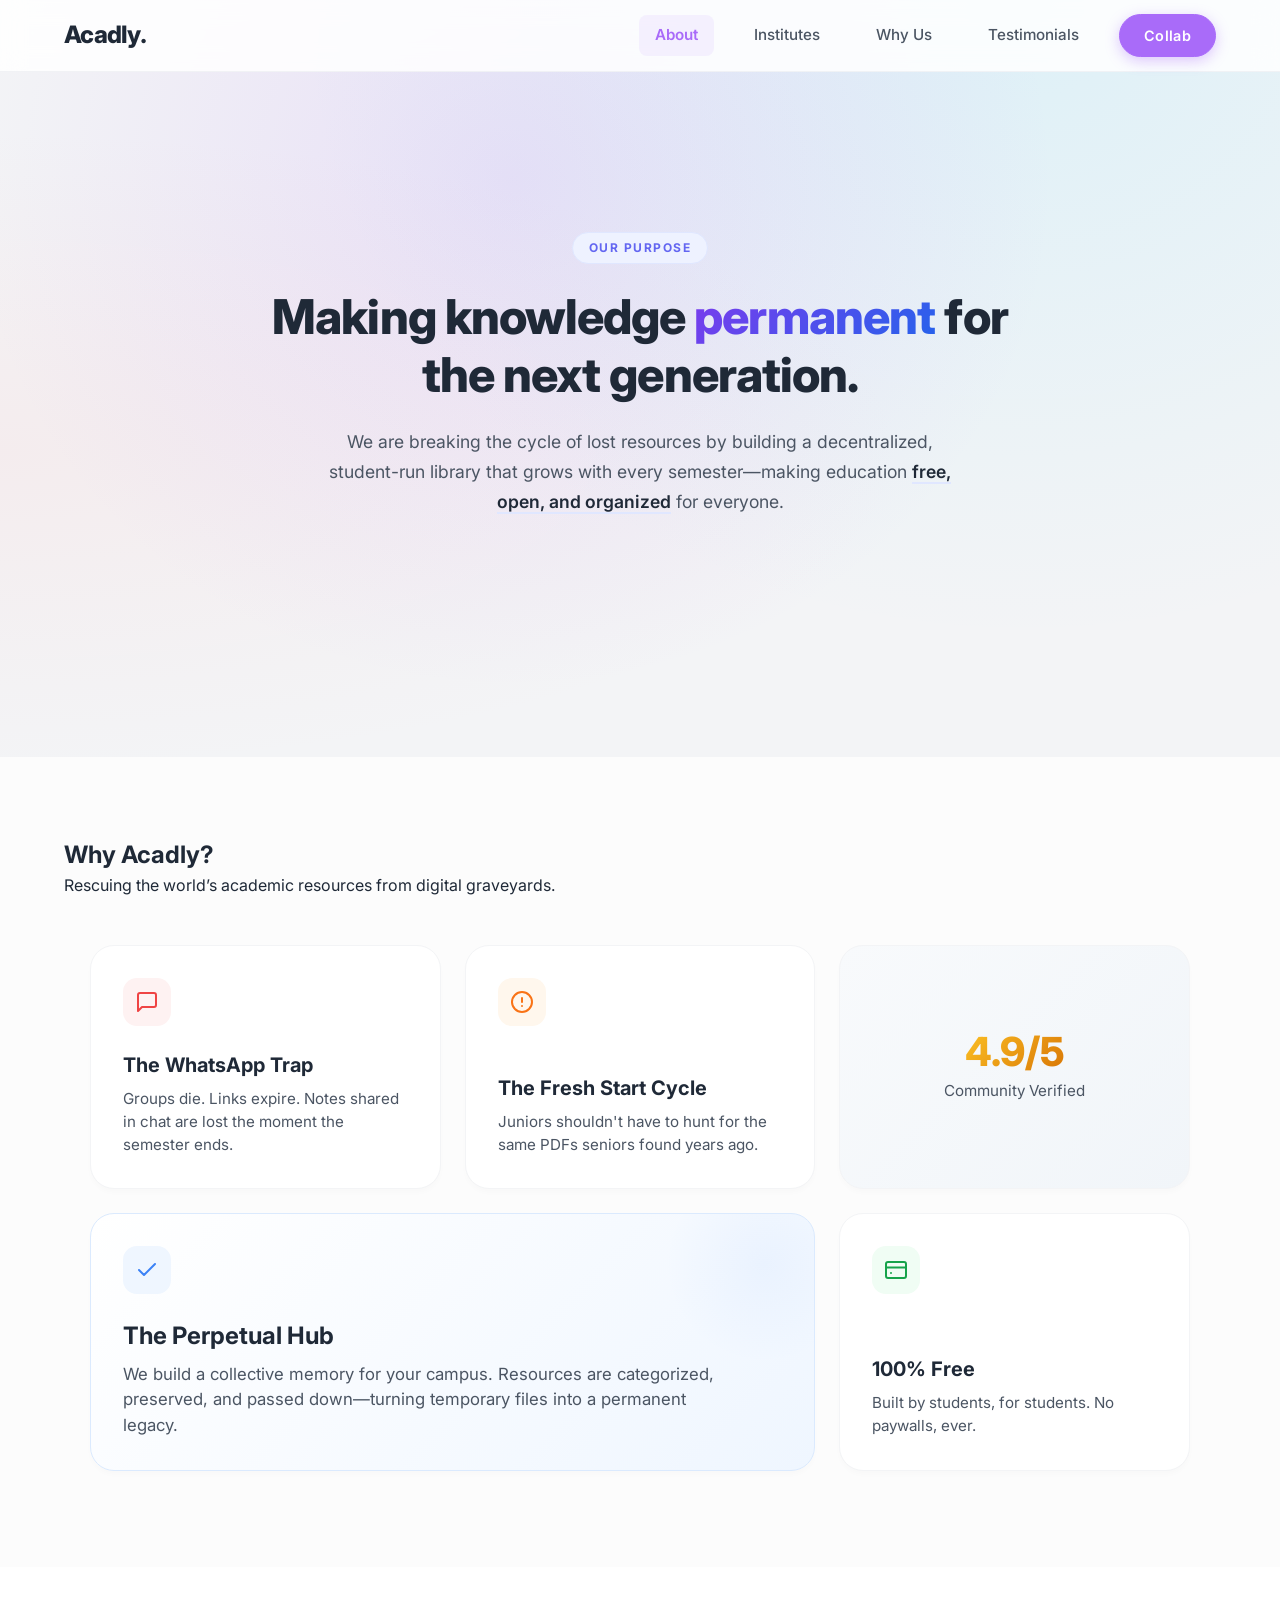
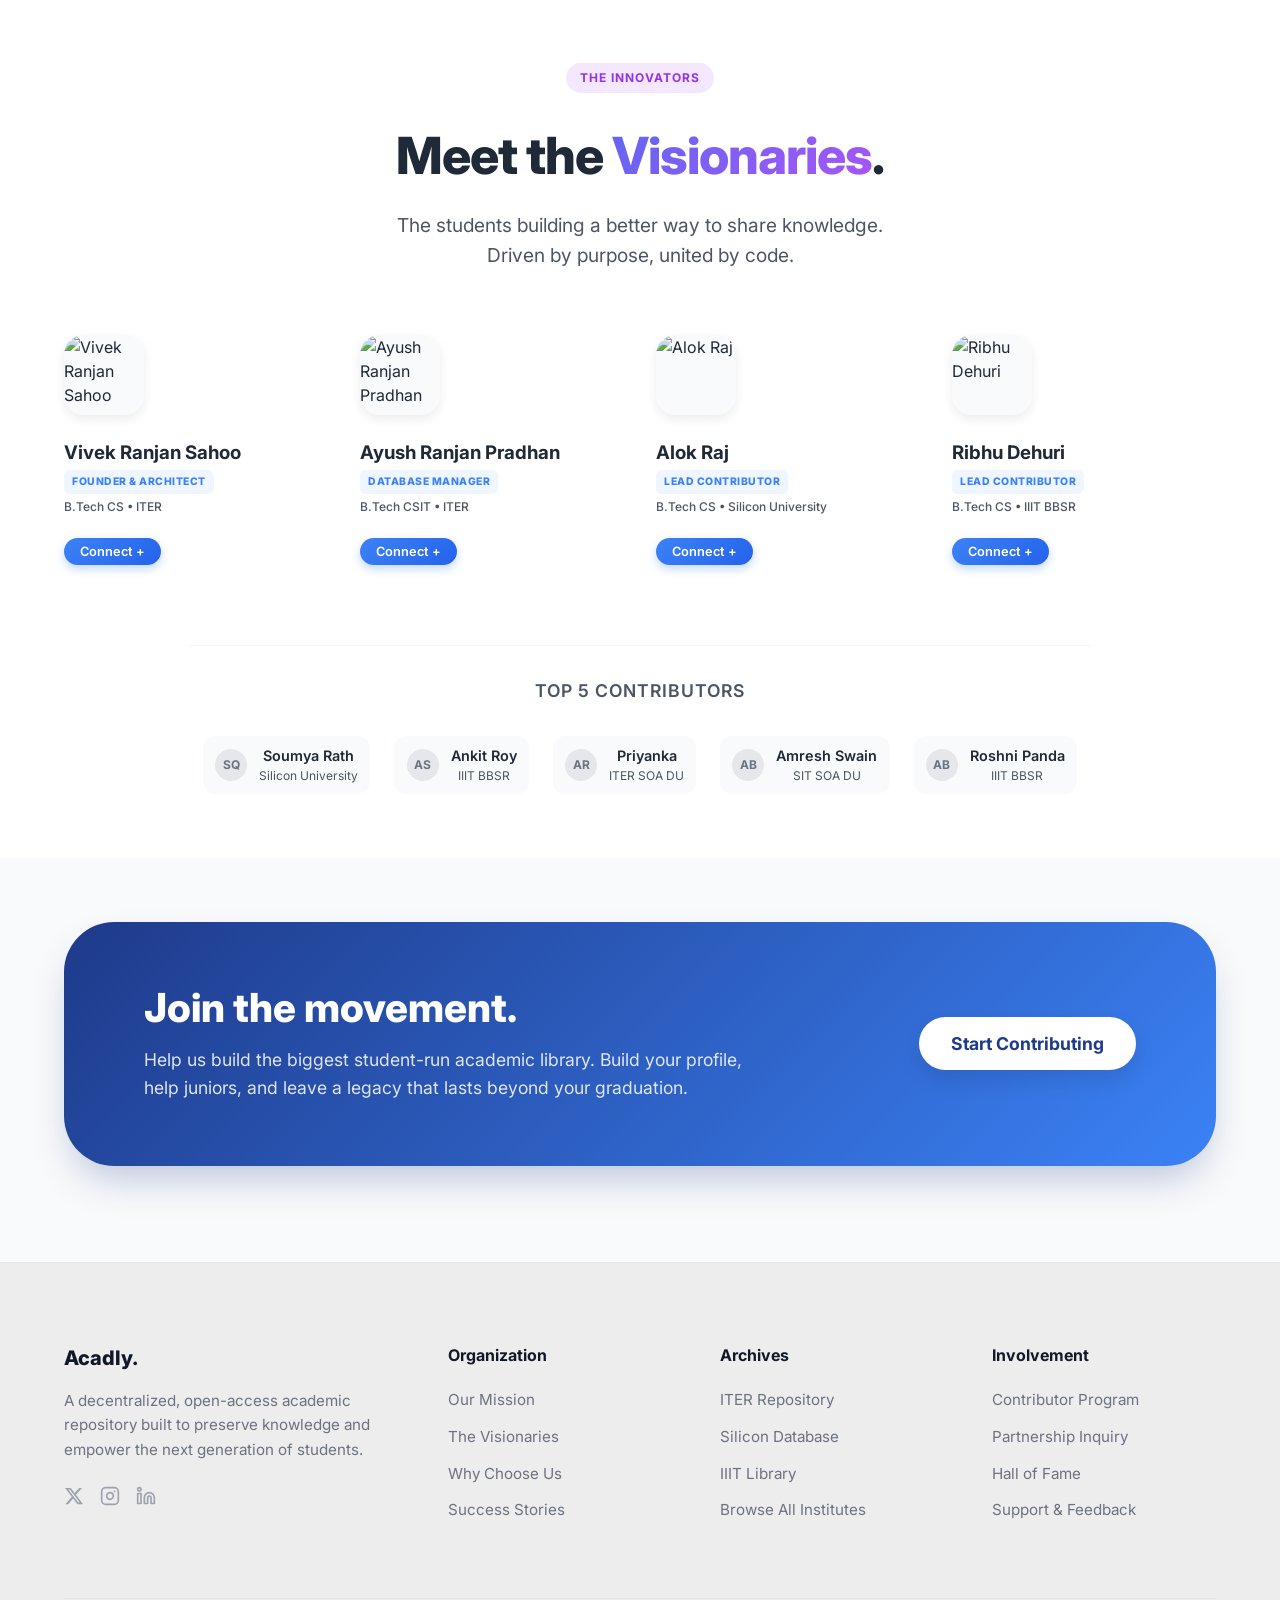
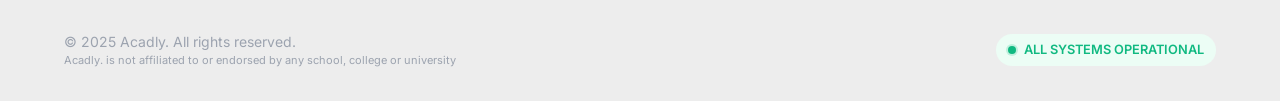
==== commit 427e41b5: "Version 2.4.1" ====
--- a/about.html
+++ b/about.html
@@ -200,49 +200,49 @@
         <div class="container">
             <div class="footer-main">
                 <div class="footer-col brand-col">
-                    <a href="#" class="footer-brand">
-                        <svg xmlns="http://www.w3.org/2000/svg" width="24" height="24" viewBox="0 0 24 24" fill="none" stroke="currentColor" stroke-width="2" stroke-linecap="round" stroke-linejoin="round" class="brand-icon"><path d="M4 19.5A2.5 2.5 0 0 1 6.5 17H20"></path><path d="M6.5 2H20v20H6.5A2.5 2.5 0 0 1 4 19.5v-15A2.5 2.5 0 0 1 6.5 2z"></path></svg>
+                    <a href="index.html#hero" class="footer-brand">
                         Acadly.
                     </a>
                     <p class="footer-desc">
-                        Where students learn, share, and grow together, driven by ambitious minds.
+                        A decentralized, open-access academic repository built to preserve knowledge and empower the next generation of students.
                     </p>
                     <div class="social-links-row">
-                        <a href="#" class="social-icon"><svg xmlns="http://www.w3.org/2000/svg" width="20" height="20" viewBox="0 0 24 24" fill="currentColor"><path d="M18.244 2.25h3.308l-7.227 8.26 8.502 11.24H16.17l-5.214-6.817L4.99 21.75H1.68l7.73-8.835L1.254 2.25H8.08l4.713 6.231zm-1.161 17.52h1.833L7.084 4.126H5.117z"/></svg></a>
-                        <a href="#" class="social-icon"><svg xmlns="http://www.w3.org/2000/svg" width="20" height="20" viewBox="0 0 24 24" fill="none" stroke="currentColor" stroke-width="2" stroke-linecap="round" stroke-linejoin="round"><rect x="2" y="2" width="20" height="20" rx="5" ry="5"></rect><path d="M16 11.37A4 4 0 1 1 12.63 8 4 4 0 0 1 16 11.37z"></path><line x1="17.5" y1="6.5" x2="17.51" y2="6.5"></line></svg></a>
-                        <a href="#" class="social-icon"><svg xmlns="http://www.w3.org/2000/svg" width="20" height="20" viewBox="0 0 24 24" fill="none" stroke="currentColor" stroke-width="2" stroke-linecap="round" stroke-linejoin="round"><path d="M16 8a6 6 0 0 1 6 6v7h-4v-7a2 2 0 0 0-2-2 2 2 0 0 0-2 2v7h-4v-7a6 6 0 0 1 6-6z"></path><rect x="2" y="9" width="4" height="12"></rect><circle cx="4" cy="4" r="2"></circle></svg></a>
+                        <a href="#" class="social-icon" aria-label="LinkedIn"><svg xmlns="http://www.w3.org/2000/svg" width="20" height="20" viewBox="0 0 24 24" fill="currentColor"><path d="M18.244 2.25h3.308l-7.227 8.26 8.502 11.24H16.17l-5.214-6.817L4.99 21.75H1.68l7.73-8.835L1.254 2.25H8.08l4.713 6.231zm-1.161 17.52h1.833L7.084 4.126H5.117z"/></svg></a>
+                        <a href="#" class="social-icon" aria-label="Instagram"><svg xmlns="http://www.w3.org/2000/svg" width="20" height="20" viewBox="0 0 24 24" fill="none" stroke="currentColor" stroke-width="2" stroke-linecap="round" stroke-linejoin="round"><rect x="2" y="2" width="20" height="20" rx="5" ry="5"></rect><path d="M16 11.37A4 4 0 1 1 12.63 8 4 4 0 0 1 16 11.37z"></path><line x1="17.5" y1="6.5" x2="17.51" y2="6.5"></line></svg></a>
+                        <a href="#" class="social-icon" aria-label="Discord"><svg xmlns="http://www.w3.org/2000/svg" width="20" height="20" viewBox="0 0 24 24" fill="none" stroke="currentColor" stroke-width="2" stroke-linecap="round" stroke-linejoin="round"><path d="M16 8a6 6 0 0 1 6 6v7h-4v-7a2 2 0 0 0-2-2 2 2 0 0 0-2 2v7h-4v-7a6 6 0 0 1 6-6z"></path><rect x="2" y="9" width="4" height="12"></rect><circle cx="4" cy="4" r="2"></circle></svg></a>
                     </div>
                 </div>
 
                 <div class="footer-col">
-                    <h4>Resources</h4>
+                    <h4>Organization</h4>
                     <ul class="footer-links">
-                        <li><a href="https://drive.google.com/drive/folders/1rZ3bB5Ozjtfv0RyxlqPw33pDS8LmiPs7?usp=drive_link">ITER SOA DU</a></li>
-                        <li><a href="https://sitassanbeta.vercel.app/">SIT ASSAN</a></li>
-                        <li><a href="https://drive.google.com/drive/u/0/folders/154X4RKE2JDL0VKCdlTc2LQFLKVp8aeEU">IIIT BBSR</a></li>
+                        <li><a href="about.html">Our Mission</a></li>
+                        <li><a href="about.html#team">The Visionaries</a></li>
+                        <li><a href="index.html#features">Why Choose Us</a></li>
+                        <li><a href="index.html#testimonials">Success Stories</a></li>
                     </ul>
                 </div>
 
                 <div class="footer-col">
-                    <h4>Community</h4>
+                    <h4>Archives</h4>
                     <ul class="footer-links">
-                        <li><a href="about.html#team">Top Contributors</a></li>
-                        <li><a href="#">Join Discord</a></li>
-                        <li><a href="https://docs.google.com/forms/d/e/1FAIpQLSd43KlGQHyydctvnxwIBJHfVCsGlplVSyKVEVeaEqMGzpGHhQ/viewform">Volunteer</a></li>
+                        <li><a href="https://drive.google.com/drive/folders/1rZ3bB5Ozjtfv0RyxlqPw33pDS8LmiPs7?usp=drive_link">ITER Repository</a></li>
+                        <li><a href="https://sitassanbeta.vercel.app/">Silicon Database</a></li>
+                        <li><a href="https://drive.google.com/drive/u/0/folders/154X4RKE2JDL0VKCdlTc2LQFLKVp8aeEU">IIIT Library</a></li>
+                        <li><a href="index.html#colleges-selection">Browse All Institutes</a></li>
                     </ul>
                 </div>
 
                 <div class="footer-col">
-                    <h4>Company</h4>
+                    <h4>Involvement</h4>
                     <ul class="footer-links">
-                        <li><a href="about.html">About Us</a></li>
-                        <li><a href="#">Privacy Policy</a></li>
-                        <li><a href="mailto:vivek.ncc19@gmail.com">Contact</a></li>
-
+                        <li><a href="https://docs.google.com/forms/d/e/1FAIpQLSd43KlGQHyydctvnxwIBJHfVCsGlplVSyKVEVeaEqMGzpGHhQ/viewform">Contributor Program</a></li>
+                        <li><a href="https://forms.gle/Azt8ZUcDreJrkmPq8">Partnership Inquiry</a></li>
+                        <li><a href="about.html#team">Hall of Fame</a></li>
+                        <li><a href="mailto:vivek.ncc19@gmail.com">Support & Feedback</a></li>
                     </ul>
                 </div>
             </div>
-
             <div class="footer-divider"></div>
 
             <div class="footer-bottom">
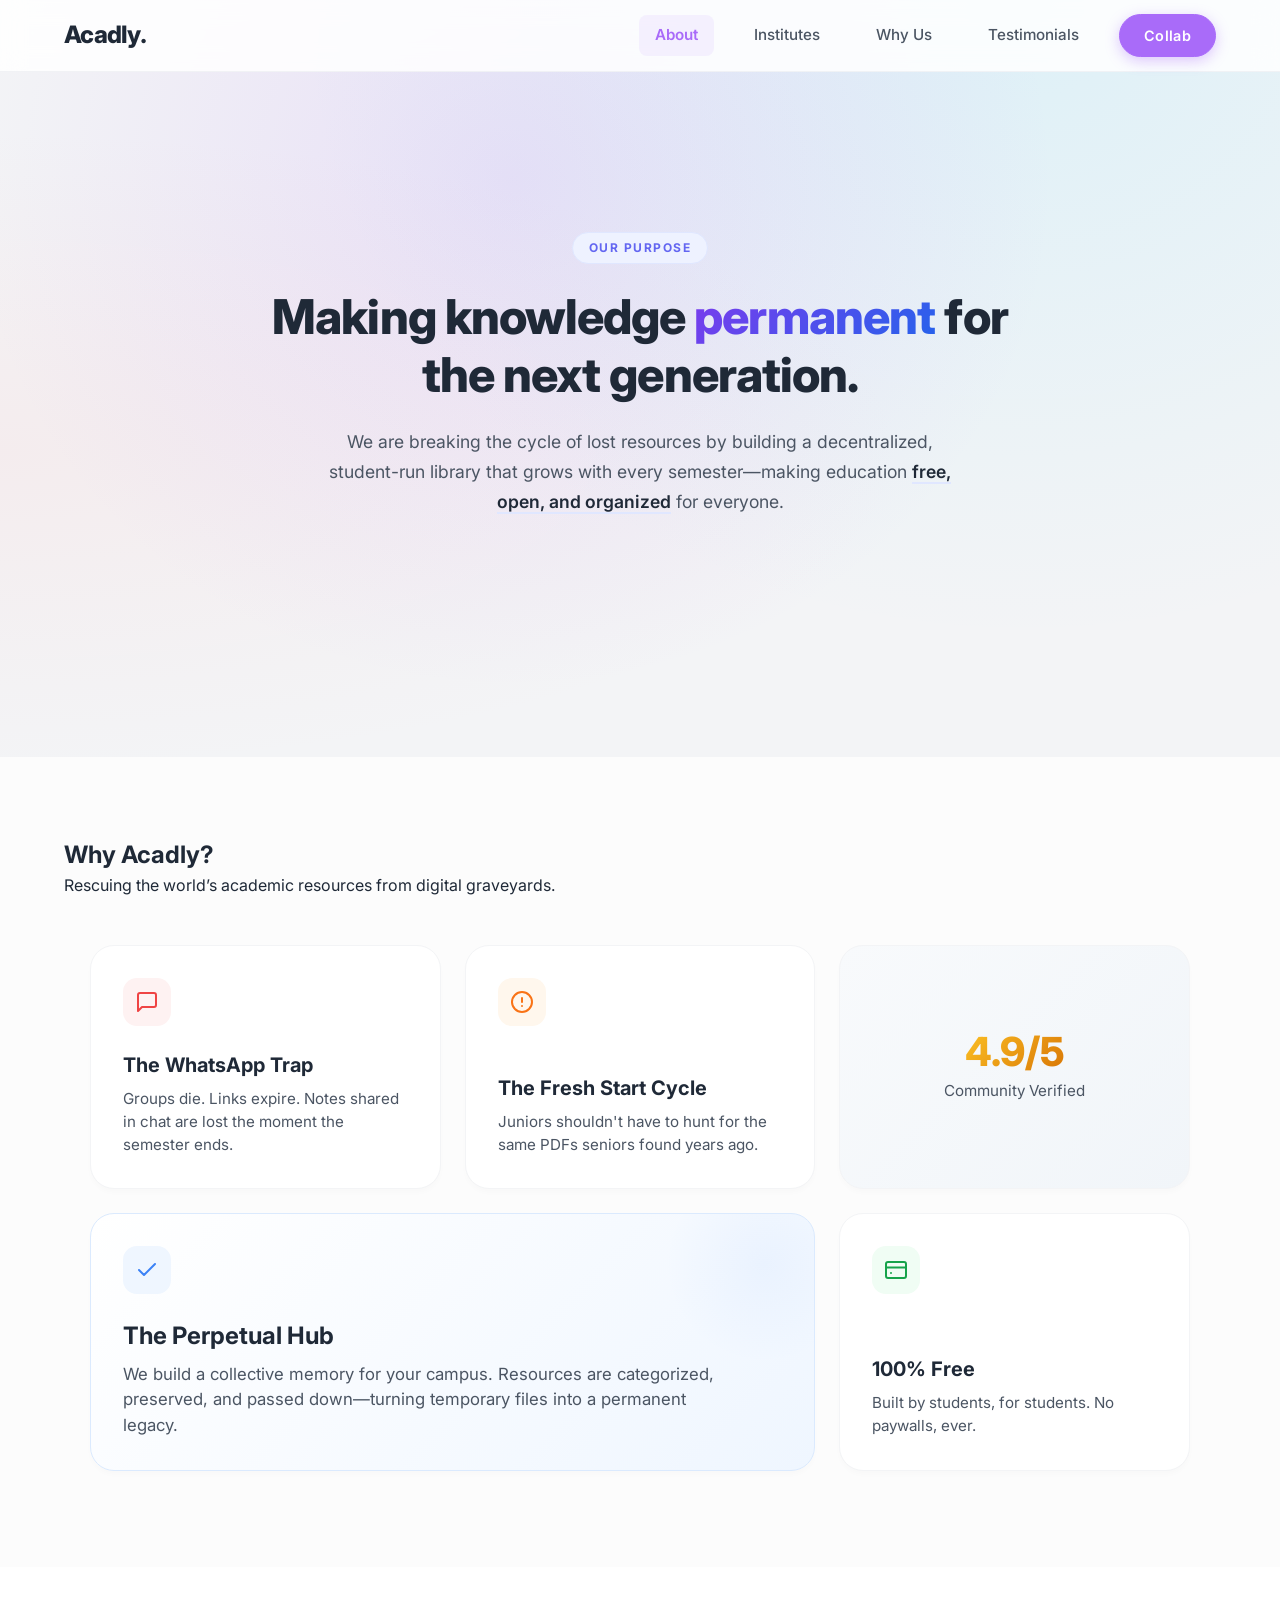
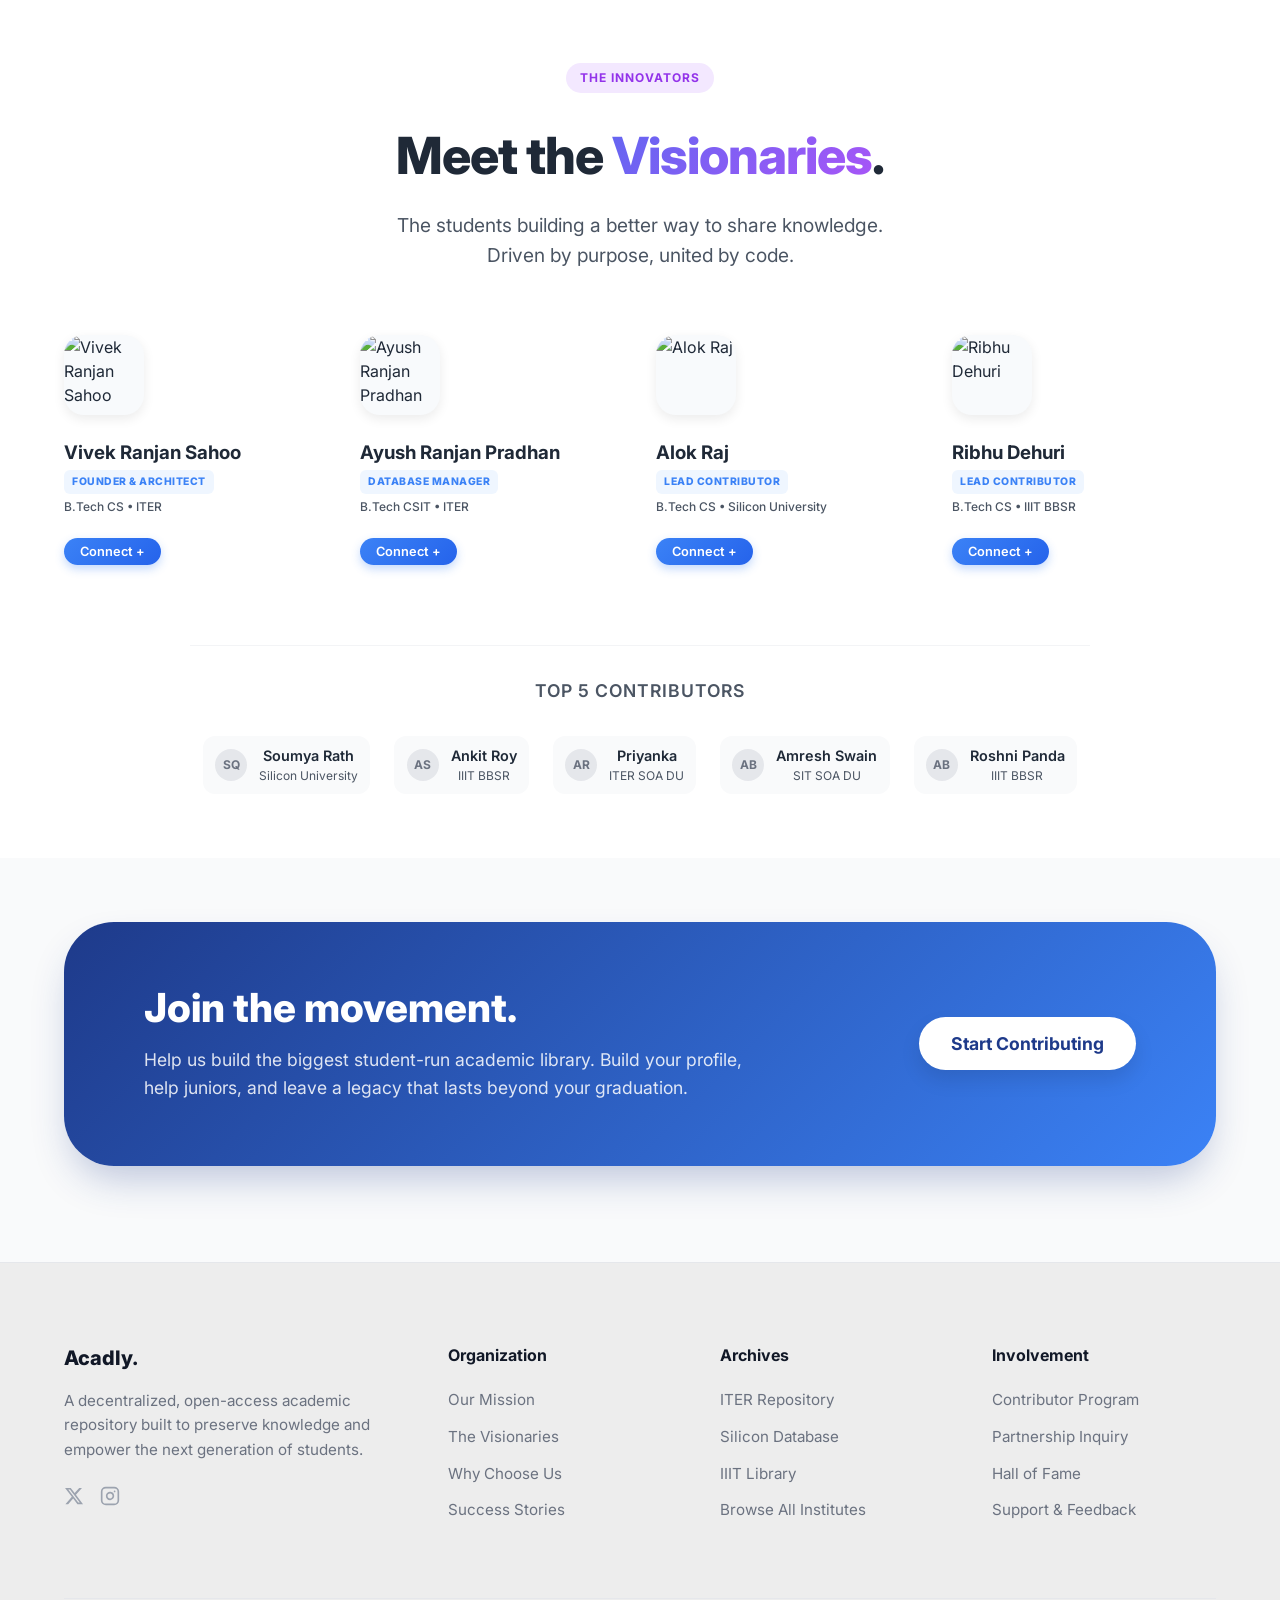
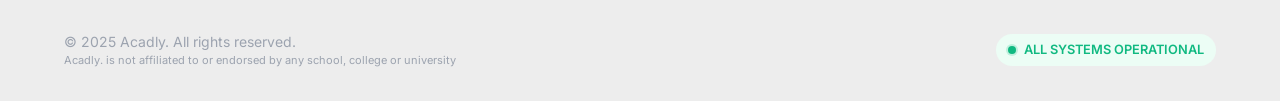
==== commit 3f200867: "Version 2.4.2" ====
--- a/about.html
+++ b/about.html
@@ -207,9 +207,9 @@
                         A decentralized, open-access academic repository built to preserve knowledge and empower the next generation of students.
                     </p>
                     <div class="social-links-row">
-                        <a href="#" class="social-icon" aria-label="LinkedIn"><svg xmlns="http://www.w3.org/2000/svg" width="20" height="20" viewBox="0 0 24 24" fill="currentColor"><path d="M18.244 2.25h3.308l-7.227 8.26 8.502 11.24H16.17l-5.214-6.817L4.99 21.75H1.68l7.73-8.835L1.254 2.25H8.08l4.713 6.231zm-1.161 17.52h1.833L7.084 4.126H5.117z"/></svg></a>
-                        <a href="#" class="social-icon" aria-label="Instagram"><svg xmlns="http://www.w3.org/2000/svg" width="20" height="20" viewBox="0 0 24 24" fill="none" stroke="currentColor" stroke-width="2" stroke-linecap="round" stroke-linejoin="round"><rect x="2" y="2" width="20" height="20" rx="5" ry="5"></rect><path d="M16 11.37A4 4 0 1 1 12.63 8 4 4 0 0 1 16 11.37z"></path><line x1="17.5" y1="6.5" x2="17.51" y2="6.5"></line></svg></a>
-                        <a href="#" class="social-icon" aria-label="Discord"><svg xmlns="http://www.w3.org/2000/svg" width="20" height="20" viewBox="0 0 24 24" fill="none" stroke="currentColor" stroke-width="2" stroke-linecap="round" stroke-linejoin="round"><path d="M16 8a6 6 0 0 1 6 6v7h-4v-7a2 2 0 0 0-2-2 2 2 0 0 0-2 2v7h-4v-7a6 6 0 0 1 6-6z"></path><rect x="2" y="9" width="4" height="12"></rect><circle cx="4" cy="4" r="2"></circle></svg></a>
+                        <a href="https://www.linkedin.com/company/acadly-in/" class="social-icon" aria-label="LinkedIn"><svg xmlns="http://www.w3.org/2000/svg" width="20" height="20" viewBox="0 0 24 24" fill="currentColor"><path d="M18.244 2.25h3.308l-7.227 8.26 8.502 11.24H16.17l-5.214-6.817L4.99 21.75H1.68l7.73-8.835L1.254 2.25H8.08l4.713 6.231zm-1.161 17.52h1.833L7.084 4.126H5.117z"/></svg></a>
+                        <a href="https://www.instagram.com/acadly.cloud/" class="social-icon" aria-label="Instagram"><svg xmlns="http://www.w3.org/2000/svg" width="20" height="20" viewBox="0 0 24 24" fill="none" stroke="currentColor" stroke-width="2" stroke-linecap="round" stroke-linejoin="round"><rect x="2" y="2" width="20" height="20" rx="5" ry="5"></rect><path d="M16 11.37A4 4 0 1 1 12.63 8 4 4 0 0 1 16 11.37z"></path><line x1="17.5" y1="6.5" x2="17.51" y2="6.5"></line></svg></a>
+                        <!-- <a href="#" class="social-icon" aria-label="Discord"><svg xmlns="http://www.w3.org/2000/svg" width="20" height="20" viewBox="0 0 24 24" fill="none" stroke="currentColor" stroke-width="2" stroke-linecap="round" stroke-linejoin="round"><path d="M16 8a6 6 0 0 1 6 6v7h-4v-7a2 2 0 0 0-2-2 2 2 0 0 0-2 2v7h-4v-7a6 6 0 0 1 6-6z"></path><rect x="2" y="9" width="4" height="12"></rect><circle cx="4" cy="4" r="2"></circle></svg></a> -->
                     </div>
                 </div>
 
@@ -239,7 +239,7 @@
                         <li><a href="https://docs.google.com/forms/d/e/1FAIpQLSd43KlGQHyydctvnxwIBJHfVCsGlplVSyKVEVeaEqMGzpGHhQ/viewform">Contributor Program</a></li>
                         <li><a href="https://forms.gle/Azt8ZUcDreJrkmPq8">Partnership Inquiry</a></li>
                         <li><a href="about.html#team">Hall of Fame</a></li>
-                        <li><a href="mailto:vivek.ncc19@gmail.com">Support & Feedback</a></li>
+                        <li><a href="mailto:acadly.cloud@gmail.com">Support & Feedback</a></li>
                     </ul>
                 </div>
             </div>
--- a/style.css
+++ b/style.css
@@ -2531,3 +2531,131 @@
         flex-shrink: 0;
     }
 }
+/* --- Multi-Step Loader Styles --- */
+.loader-overlay {
+    position: fixed;
+    top: 0;
+    left: 0;
+    width: 100%;
+    height: 100%;
+    background: rgba(255, 255, 255, 0.85); /* Light pastel/glass base */
+    backdrop-filter: blur(12px); /* Glassmorphism */
+    z-index: 9999;
+    display: none; /* Hidden by default */
+    align-items: center;
+    justify-content: center;
+    opacity: 0;
+    transition: opacity 0.3s ease;
+}
+
+.loader-overlay.active {
+    opacity: 1;
+}
+
+.loader-content {
+    background: #ffffff;
+    padding: 2.5rem;
+    border-radius: 24px;
+    box-shadow: 0 20px 60px -10px rgba(0, 0, 0, 0.1);
+    border: 1px solid #f3f4f6;
+    width: 100%;
+    max-width: 400px;
+}
+
+.loader-header {
+    display: flex;
+    align-items: center;
+    gap: 1rem;
+    margin-bottom: 2rem;
+    padding-bottom: 1rem;
+    border-bottom: 1px solid #f3f4f6;
+}
+
+.loader-header h3 {
+    font-size: 1.1rem;
+    font-weight: 700;
+    color: var(--text-dark);
+    margin: 0;
+}
+
+/* Custom Spinner Ring */
+.loader-spinner-ring {
+    width: 24px;
+    height: 24px;
+    border: 3px solid #e5e7eb;
+    border-top-color: var(--primary-blue);
+    border-radius: 50%;
+    animation: spin 1s linear infinite;
+}
+
+@keyframes spin { 100% { transform: rotate(360deg); } }
+
+/* Step List */
+.step-list {
+    display: flex;
+    flex-direction: column;
+    gap: 1.2rem;
+}
+
+.step-item {
+    display: flex;
+    align-items: center;
+    gap: 1rem;
+    color: var(--text-light); /* Default inactive color */
+    transition: all 0.3s ease;
+}
+
+/* Icon: The Circle */
+.step-icon {
+    width: 20px;
+    height: 20px;
+    border: 2px solid #e5e7eb;
+    border-radius: 50%;
+    flex-shrink: 0;
+    position: relative;
+    transition: all 0.3s ease;
+}
+
+.step-text {
+    font-size: 0.95rem;
+    font-weight: 500;
+}
+
+/* --- STATE: ACTIVE (Processing) --- */
+.step-item.active {
+    color: var(--primary-blue);
+    transform: translateX(5px);
+}
+
+.step-item.active .step-icon {
+    border-color: var(--primary-blue);
+    background: #eff6ff;
+    box-shadow: 0 0 0 3px rgba(169, 107, 249, 0.1);
+}
+
+.step-item.active .step-text {
+    font-weight: 700;
+}
+
+/* --- STATE: COMPLETED (Done) --- */
+.step-item.completed {
+    color: var(--text-dark);
+}
+
+.step-item.completed .step-icon {
+    background: var(--primary-blue);
+    border-color: var(--primary-blue);
+}
+
+/* Checkmark using CSS pseudo-element */
+.step-item.completed .step-icon::after {
+    content: '';
+    position: absolute;
+    left: 6px;
+    top: 2px;
+    width: 4px;
+    height: 9px;
+    border: solid white;
+    border-width: 0 2px 2px 0;
+    transform: rotate(45deg);
+}
